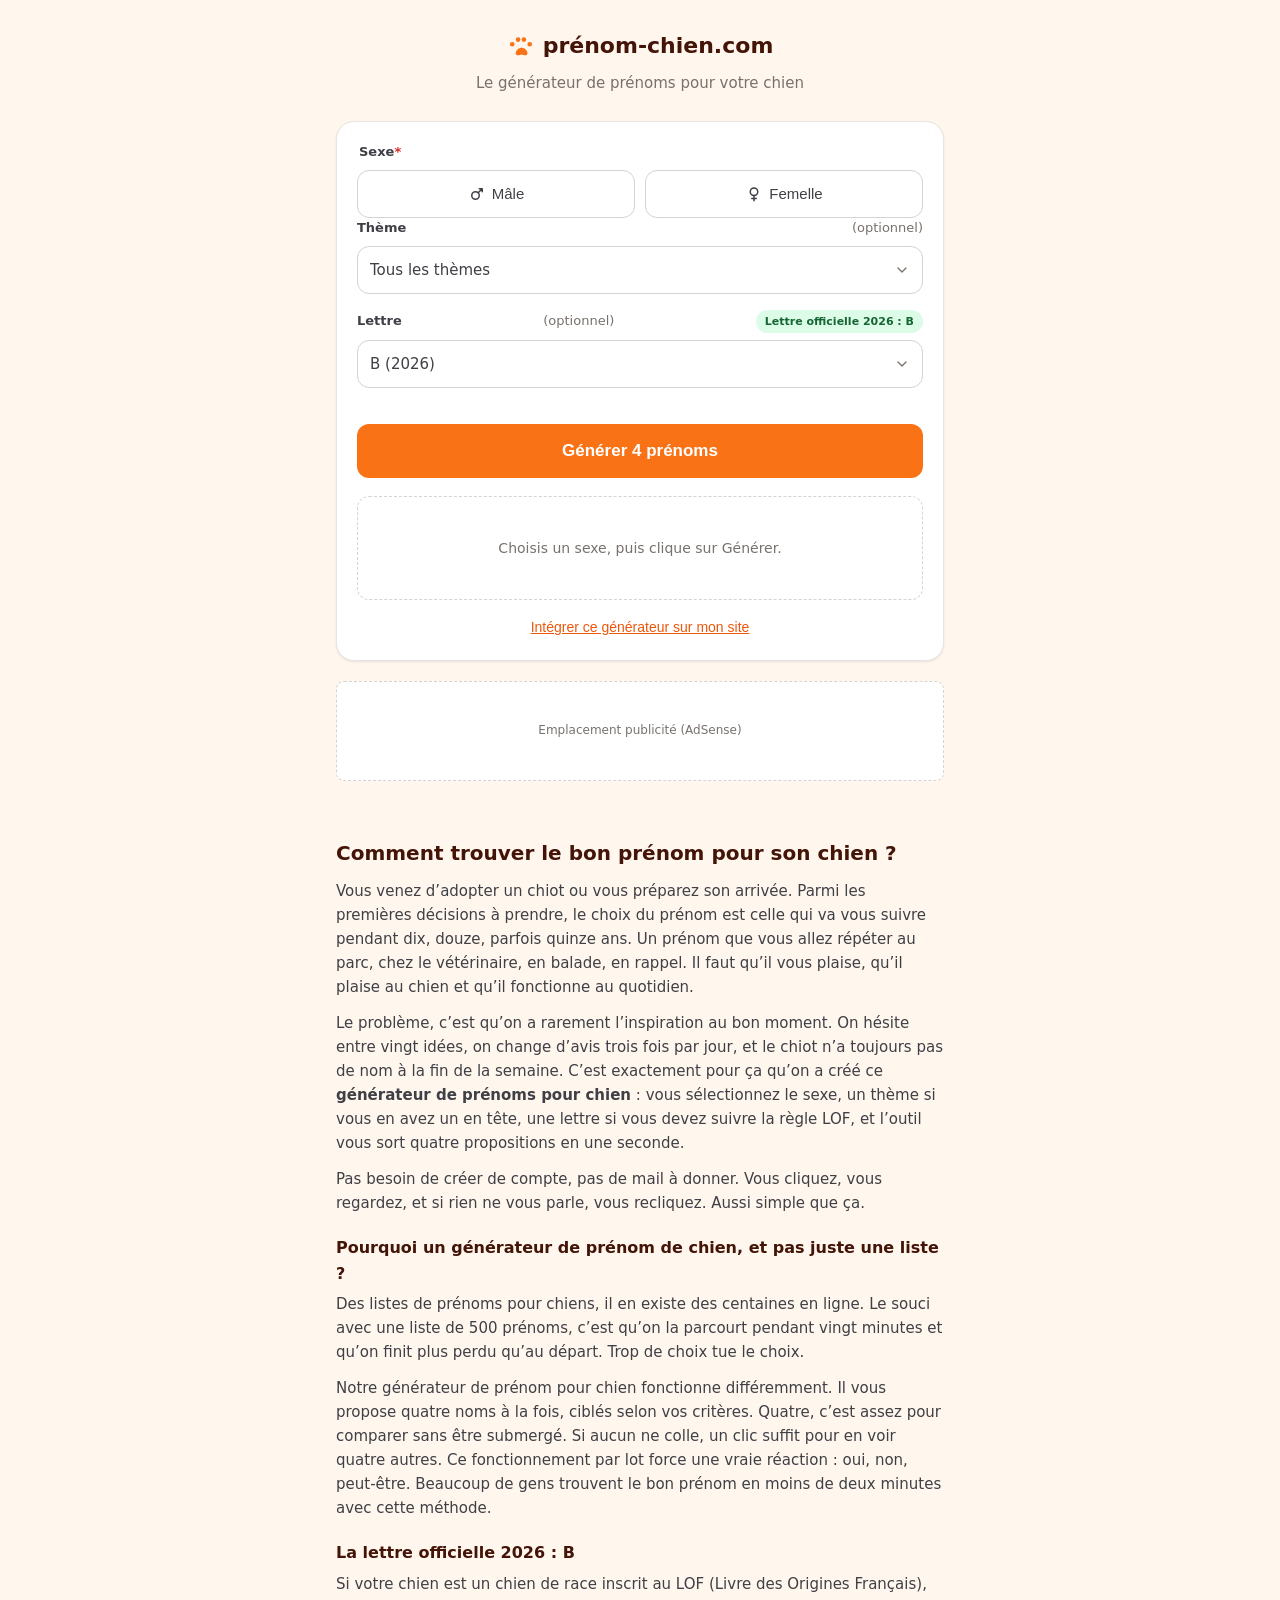
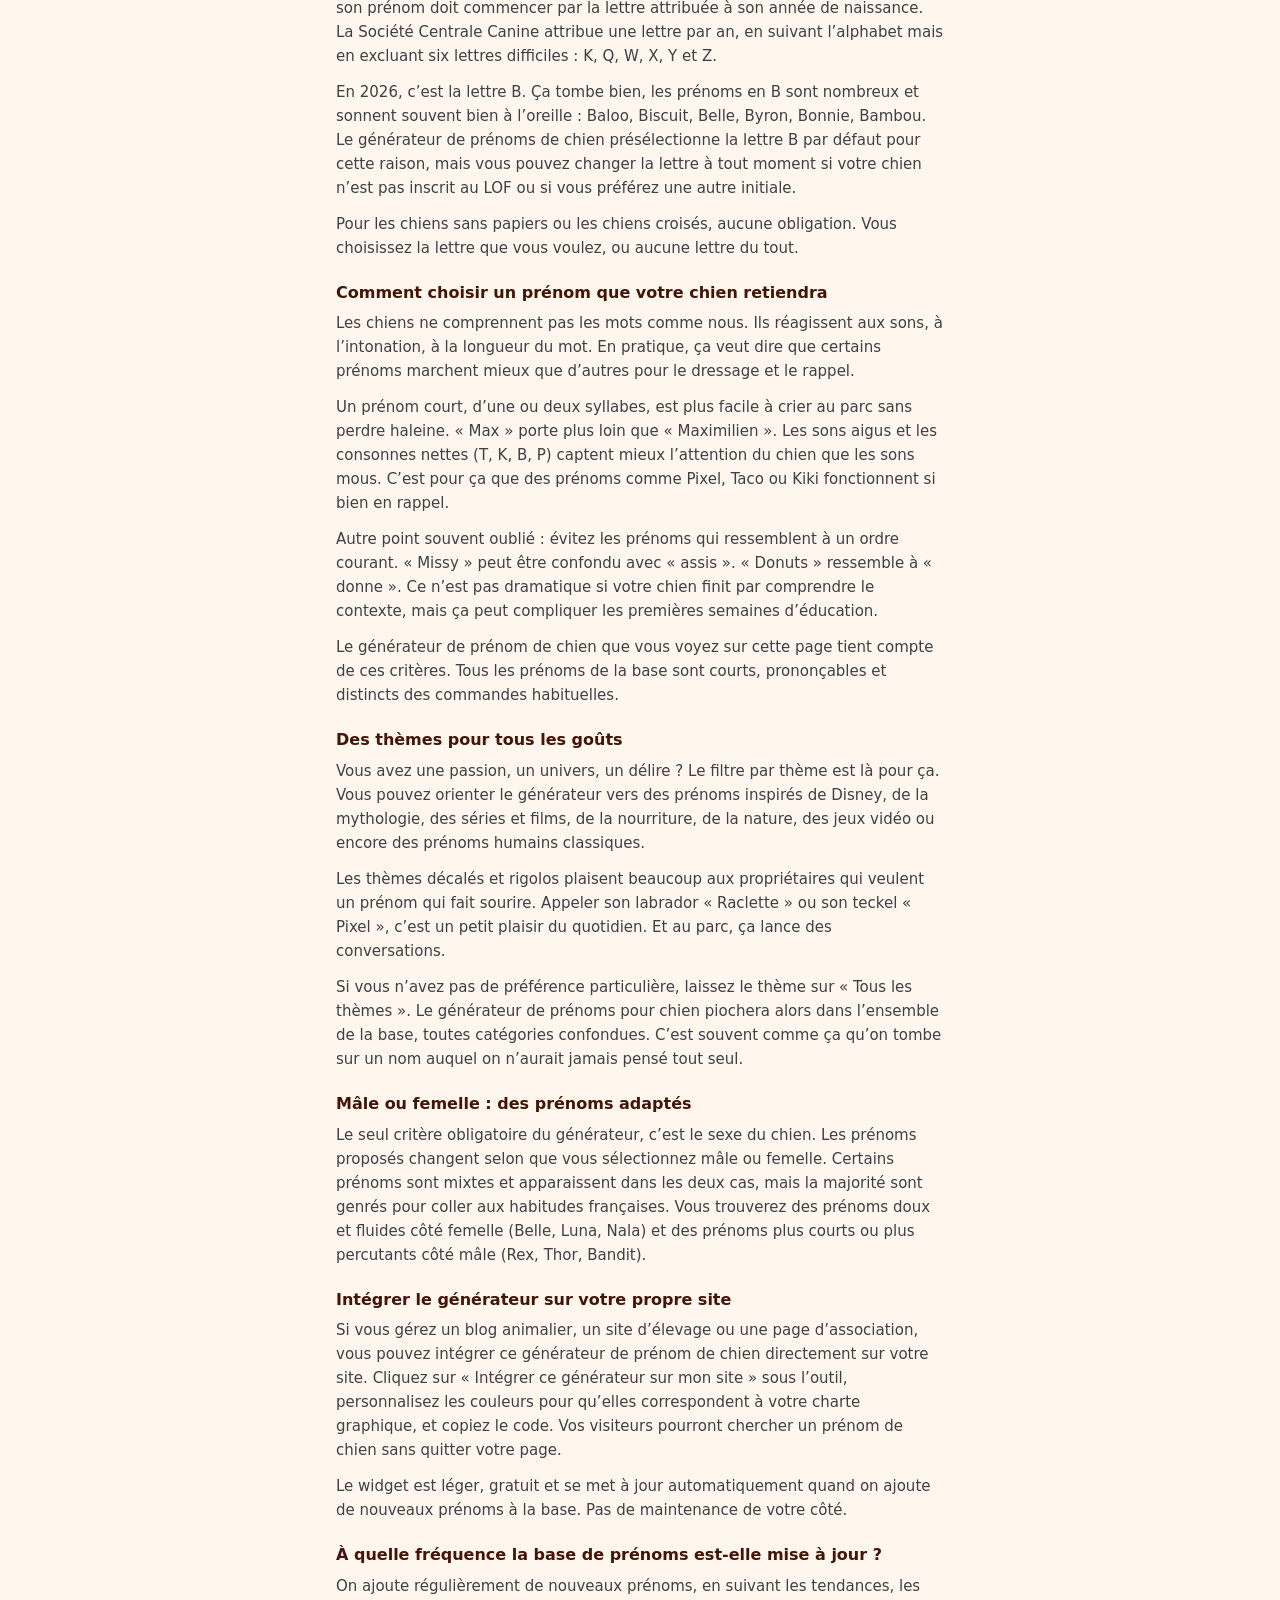
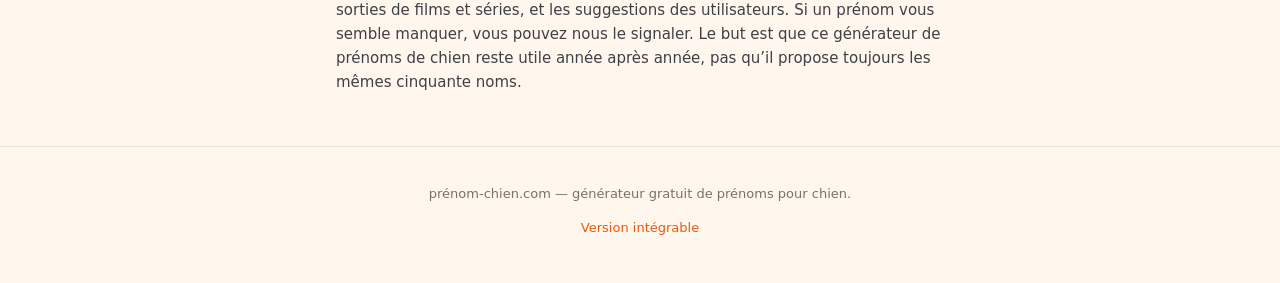
==== index.html @ 54f87a34 "first commit" ====
<!DOCTYPE html>
<html lang="fr">
<head>
  <meta charset="utf-8">
  <meta name="viewport" content="width=device-width, initial-scale=1">
  <title>Générateur de prénoms de chien 2026 — mâle, femelle, par thème | prénom-chien.com</title>
  <meta name="description" content="Trouvez le prénom parfait pour votre chien en un clic : mâle ou femelle, par thème (Disney, célébrités, séries…) et par lettre. Lettre officielle 2026 : B. Gratuit et rapide.">
  <link rel="canonical" href="https://prenom-chien.com/">
  <meta name="theme-color" content="#f97316">

  <!-- Open Graph / partage -->
  <meta property="og:type" content="website">
  <meta property="og:title" content="Générateur de prénoms de chien 2026">
  <meta property="og:description" content="Mâle ou femelle, par thème et par lettre. Lettre officielle 2026 : B.">
  <meta property="og:url" content="https://prenom-chien.com/">
  <meta property="og:locale" content="fr_FR">

  <link rel="icon" href="data:image/svg+xml,%3Csvg xmlns='http://www.w3.org/2000/svg' viewBox='0 0 24 24'%3E%3Ctext y='20' font-size='20'%3E%F0%9F%90%BE%3C/text%3E%3C/svg%3E">
  <link rel="stylesheet" href="assets/css/style.css">

  <!-- ================= Google AdSense =================
       Quand ton compte AdSense sera validé, décommente ce bloc et
       remplace ca-pub-XXXXXXXXXXXXXXXX par ton ID éditeur :
  <script async src="https://pagead2.googlesyndication.com/pagead/js/adsbygoogle.js?client=ca-pub-XXXXXXXXXXXXXXXX" crossorigin="anonymous"></script>
       =================================================== -->

  <!-- Données structurées (SEO) -->
  <script type="application/ld+json">
  {
    "@context": "https://schema.org",
    "@type": "WebApplication",
    "name": "Générateur de prénoms de chien",
    "url": "https://prenom-chien.com/",
    "applicationCategory": "UtilitiesApplication",
    "operatingSystem": "Web",
    "inLanguage": "fr-FR",
    "offers": { "@type": "Offer", "price": "0", "priceCurrency": "EUR" }
  }
  </script>
</head>
<body>

  <header class="site-header">
    <a class="logo" href="/">
      <svg viewBox="0 0 24 24" fill="#f97316" aria-hidden="true"><path d="M4.5 12.5a2 2 0 1 0 0-4 2 2 0 0 0 0 4Zm5-4a2 2 0 1 0 0-4 2 2 0 0 0 0 4Zm5 0a2 2 0 1 0 0-4 2 2 0 0 0 0 4Zm5 4a2 2 0 1 0 0-4 2 2 0 0 0 0 4Zm-7 1c-2.5 0-4.5 2-5 4-.4 1.6.8 2.5 2 2.5.9 0 1.8-.5 3-.5s2.1.5 3 .5c1.2 0 2.4-.9 2-2.5-.5-2-2.5-4-5-4Z"/></svg>
      prénom-chien.com
    </a>
    <p class="tagline">Le générateur de prénoms pour votre chien</p>
  </header>

  <main class="wrap">

    <!-- ============================ Générateur ============================ -->
    <section class="generator" aria-label="Générateur de prénoms">

      <fieldset class="field">
        <legend class="label">Sexe <span class="req" aria-hidden="true">*</span></legend>
        <div class="sex-group">
          <button type="button" id="sex-male" class="sex-btn" aria-pressed="false">
            <svg viewBox="0 0 24 24" fill="none" stroke="currentColor" stroke-width="2" stroke-linecap="round" stroke-linejoin="round" aria-hidden="true"><circle cx="10" cy="14" r="5"/><path d="M19 5l-5.4 5.4M19 5h-4M19 5v4"/></svg>
            Mâle
          </button>
          <button type="button" id="sex-female" class="sex-btn" aria-pressed="false">
            <svg viewBox="0 0 24 24" fill="none" stroke="currentColor" stroke-width="2" stroke-linecap="round" stroke-linejoin="round" aria-hidden="true"><circle cx="12" cy="9" r="5"/><path d="M12 14v7M9 18h6"/></svg>
            Femelle
          </button>
        </div>
      </fieldset>

      <div class="field">
        <label class="label" for="theme">Thème <span class="opt">(optionnel)</span></label>
        <select id="theme">
          <option value="">Tous les thèmes</option>
        </select>
      </div>

      <div class="field">
        <label class="label" for="letter">
          Lettre <span class="opt">(optionnel)</span>
          <span class="badge">Lettre officielle 2026 : B</span>
        </label>
        <select id="letter">
          <option value="">Toutes les lettres</option>
        </select>
      </div>

      <button type="button" id="generate" class="btn-primary">Générer 4 prénoms</button>

      <output id="result" class="result" aria-live="polite">
        <p class="hint">Choisis un sexe, puis clique sur Générer.</p>
      </output>

      <div id="actions" class="actions">
        <button type="button" id="again" class="btn-again">
          <svg viewBox="0 0 24 24" fill="none" stroke="currentColor" stroke-width="2" stroke-linecap="round" stroke-linejoin="round" aria-hidden="true"><path d="M21 12a9 9 0 1 1-2.6-6.4M21 3v6h-6"/></svg>
          4 autres prénoms
        </button>
      </div>

      <div class="embed-tools">
        <button type="button" id="embed-toggle" class="link-btn">Intégrer ce générateur sur mon site</button>
        <div id="embed-box" class="embed-box">
          <fieldset class="embed-colors">
            <legend class="embed-label">Personnalisez les couleurs</legend>
            <label class="color-field">
              <span>Couleur principale</span>
              <input type="color" id="embed-primary" value="#f97316">
            </label>
            <label class="color-field">
              <span>Fond</span>
              <input type="color" id="embed-bg" value="#ffffff">
            </label>
            <label class="color-field">
              <span>Texte</span>
              <input type="color" id="embed-text" value="#3f3f46">
            </label>
          </fieldset>
          <button type="button" id="embed-reset" class="link-btn">Réinitialiser les couleurs</button>
          <figure id="embed-preview-wrap" class="embed-preview-wrap">
            <iframe id="embed-preview" class="embed-preview" title="Aperçu du widget"></iframe>
          </figure>
          <textarea id="embed-code" readonly aria-label="Code d’intégration"></textarea>
        </div>
      </div>

    </section>

    <!-- ============================ Publicité ============================ -->
    <aside class="ad-slot" aria-hidden="true">
      Emplacement publicité (AdSense)
      <!-- Bloc d'annonce AdSense — à activer après validation du compte :
      <ins class="adsbygoogle" style="display:block"
           data-ad-client="ca-pub-XXXXXXXXXXXXXXXX"
           data-ad-slot="XXXXXXXXXX"
           data-ad-format="auto" data-full-width-responsive="true"></ins>
      <script>(adsbygoogle = window.adsbygoogle || []).push({});</script>
      -->
    </aside>

    <!-- ====================== Contenu (SEO + AdSense) ==================== -->
    <article class="content">
      <h2>Comment trouver le bon prénom pour son chien ?</h2>
      <p>Vous venez d’adopter un chiot ou vous préparez son arrivée. Parmi les premières décisions à prendre, le choix du prénom est celle qui va vous suivre pendant dix, douze, parfois quinze ans. Un prénom que vous allez répéter au parc, chez le vétérinaire, en balade, en rappel. Il faut qu’il vous plaise, qu’il plaise au chien et qu’il fonctionne au quotidien.</p>

      <p>Le problème, c’est qu’on a rarement l’inspiration au bon moment. On hésite entre vingt idées, on change d’avis trois fois par jour, et le chiot n’a toujours pas de nom à la fin de la semaine. C’est exactement pour ça qu’on a créé ce <strong>générateur de prénoms pour chien</strong> : vous sélectionnez le sexe, un thème si vous en avez un en tête, une lettre si vous devez suivre la règle LOF, et l’outil vous sort quatre propositions en une seconde.</p>

      <p>Pas besoin de créer de compte, pas de mail à donner. Vous cliquez, vous regardez, et si rien ne vous parle, vous recliquez. Aussi simple que ça.</p>

      <h3>Pourquoi un générateur de prénom de chien, et pas juste une liste ?</h3>
      <p>Des listes de prénoms pour chiens, il en existe des centaines en ligne. Le souci avec une liste de 500 prénoms, c’est qu’on la parcourt pendant vingt minutes et qu’on finit plus perdu qu’au départ. Trop de choix tue le choix.</p>

      <p>Notre générateur de prénom pour chien fonctionne différemment. Il vous propose quatre noms à la fois, ciblés selon vos critères. Quatre, c’est assez pour comparer sans être submergé. Si aucun ne colle, un clic suffit pour en voir quatre autres. Ce fonctionnement par lot force une vraie réaction : oui, non, peut-être. Beaucoup de gens trouvent le bon prénom en moins de deux minutes avec cette méthode.</p>

      <h3>La lettre officielle 2026 : B</h3>
      <p>Si votre chien est un chien de race inscrit au LOF (Livre des Origines Français), son prénom doit commencer par la lettre attribuée à son année de naissance. La Société Centrale Canine attribue une lettre par an, en suivant l’alphabet mais en excluant six lettres difficiles : K, Q, W, X, Y et Z.</p>

      <p>En 2026, c’est la lettre B. Ça tombe bien, les prénoms en B sont nombreux et sonnent souvent bien à l’oreille : Baloo, Biscuit, Belle, Byron, Bonnie, Bambou. Le générateur de prénoms de chien présélectionne la lettre B par défaut pour cette raison, mais vous pouvez changer la lettre à tout moment si votre chien n’est pas inscrit au LOF ou si vous préférez une autre initiale.</p>

      <p>Pour les chiens sans papiers ou les chiens croisés, aucune obligation. Vous choisissez la lettre que vous voulez, ou aucune lettre du tout.</p>

      <h3>Comment choisir un prénom que votre chien retiendra</h3>
      <p>Les chiens ne comprennent pas les mots comme nous. Ils réagissent aux sons, à l’intonation, à la longueur du mot. En pratique, ça veut dire que certains prénoms marchent mieux que d’autres pour le dressage et le rappel.</p>

      <p>Un prénom court, d’une ou deux syllabes, est plus facile à crier au parc sans perdre haleine. « Max » porte plus loin que « Maximilien ». Les sons aigus et les consonnes nettes (T, K, B, P) captent mieux l’attention du chien que les sons mous. C’est pour ça que des prénoms comme Pixel, Taco ou Kiki fonctionnent si bien en rappel.</p>

      <p>Autre point souvent oublié : évitez les prénoms qui ressemblent à un ordre courant. « Missy » peut être confondu avec « assis ». « Donuts » ressemble à « donne ». Ce n’est pas dramatique si votre chien finit par comprendre le contexte, mais ça peut compliquer les premières semaines d’éducation.</p>

      <p>Le générateur de prénom de chien que vous voyez sur cette page tient compte de ces critères. Tous les prénoms de la base sont courts, prononçables et distincts des commandes habituelles.</p>

      <h3>Des thèmes pour tous les goûts</h3>
      <p>Vous avez une passion, un univers, un délire ? Le filtre par thème est là pour ça. Vous pouvez orienter le générateur vers des prénoms inspirés de Disney, de la mythologie, des séries et films, de la nourriture, de la nature, des jeux vidéo ou encore des prénoms humains classiques.</p>

      <p>Les thèmes décalés et rigolos plaisent beaucoup aux propriétaires qui veulent un prénom qui fait sourire. Appeler son labrador « Raclette » ou son teckel « Pixel », c’est un petit plaisir du quotidien. Et au parc, ça lance des conversations.</p>

      <p>Si vous n’avez pas de préférence particulière, laissez le thème sur « Tous les thèmes ». Le générateur de prénoms pour chien piochera alors dans l’ensemble de la base, toutes catégories confondues. C’est souvent comme ça qu’on tombe sur un nom auquel on n’aurait jamais pensé tout seul.</p>

      <h3>Mâle ou femelle : des prénoms adaptés</h3>
      <p>Le seul critère obligatoire du générateur, c’est le sexe du chien. Les prénoms proposés changent selon que vous sélectionnez mâle ou femelle. Certains prénoms sont mixtes et apparaissent dans les deux cas, mais la majorité sont genrés pour coller aux habitudes françaises. Vous trouverez des prénoms doux et fluides côté femelle (Belle, Luna, Nala) et des prénoms plus courts ou plus percutants côté mâle (Rex, Thor, Bandit).</p>

      <h3>Intégrer le générateur sur votre propre site</h3>
      <p>Si vous gérez un blog animalier, un site d’élevage ou une page d’association, vous pouvez intégrer ce générateur de prénom de chien directement sur votre site. Cliquez sur « Intégrer ce générateur sur mon site » sous l’outil, personnalisez les couleurs pour qu’elles correspondent à votre charte graphique, et copiez le code. Vos visiteurs pourront chercher un prénom de chien sans quitter votre page.</p>

      <p>Le widget est léger, gratuit et se met à jour automatiquement quand on ajoute de nouveaux prénoms à la base. Pas de maintenance de votre côté.</p>

      <h3>À quelle fréquence la base de prénoms est-elle mise à jour ?</h3>
      <p>On ajoute régulièrement de nouveaux prénoms, en suivant les tendances, les sorties de films et séries, et les suggestions des utilisateurs. Si un prénom vous semble manquer, vous pouvez nous le signaler. Le but est que ce générateur de prénoms de chien reste utile année après année, pas qu’il propose toujours les mêmes cinquante noms.</p>
    </article>

  </main>

  <footer class="site-footer">
    <p>prénom-chien.com — générateur gratuit de prénoms pour chien.</p>
    <p><a href="/embed.html">Version intégrable</a></p>
  </footer>

  <script src="assets/js/data.js"></script>
  <script src="assets/js/app.js"></script>
</body>
</html>
---- assets/css/style.css ----
/* ==========================================================================
   prénom-chien.com — feuille de style
   Mobile first, légère, sans dépendance externe.
   ========================================================================== */

:root {
  --orange: #f97316;
  --orange-dark: #ea580c;
  --orange-darker: #c2410c;
  --cream: #fff7ed;
  --cream-2: #ffedd5;
  --ink: #431407;
  --text: #3f3f46;
  --text-muted: #78716c;
  --surface: #ffffff;
  --border: #e7e5e4;
  --border-strong: #d6d3d1;
  --green-bg: #dcfce7;
  --green-text: #166534;
  --danger: #dc2626;
  --radius: 12px;
  --shadow: 0 1px 3px rgba(0, 0, 0, 0.06), 0 1px 2px rgba(0, 0, 0, 0.04);
  --font: system-ui, -apple-system, "Segoe UI", Roboto, Helvetica, Arial, sans-serif;
}

* { box-sizing: border-box; }
fieldset { border: 0; padding: 0; margin: 0; min-inline-size: 0; }

html { -webkit-text-size-adjust: 100%; }

body {
  margin: 0;
  font-family: var(--font);
  color: var(--text);
  background: var(--cream);
  line-height: 1.6;
  -webkit-font-smoothing: antialiased;
}

/* Variante utilisée par la page /embed : fond transparent, sans marges */
body.embed {
  background: transparent;
}

.wrap {
  max-width: 640px;
  margin: 0 auto;
  padding: 0 16px;
}

/* --------------------------------------------------------------- En-tête */
.site-header {
  text-align: center;
  padding: 28px 16px 8px;
}
.logo {
  display: inline-flex;
  align-items: center;
  gap: 8px;
  font-size: 22px;
  font-weight: 700;
  color: var(--ink);
  text-decoration: none;
}
.logo svg { width: 28px; height: 28px; }
.tagline {
  margin: 4px 0 0;
  font-size: 15px;
  color: var(--text-muted);
}

/* ------------------------------------------------------------ Générateur */
.generator {
  background: var(--surface);
  border: 1px solid var(--border);
  border-radius: 18px;
  box-shadow: var(--shadow);
  padding: 20px;
  margin: 18px 0;
}
body.embed .generator {
  margin: 0;
  box-shadow: none;
}

.field { margin-bottom: 16px; }
.field:last-of-type { margin-bottom: 0; }

.label {
  display: flex;
  align-items: center;
  justify-content: space-between;
  font-size: 13px;
  font-weight: 600;
  color: var(--text);
  margin-bottom: 7px;
}
.label .opt { font-weight: 400; color: var(--text-muted); }
.req { color: var(--danger); }

/* Boutons sexe */
.sex-group {
  display: grid;
  grid-template-columns: 1fr 1fr;
  gap: 10px;
}
.sex-btn {
  height: 48px;
  border: 1.5px solid var(--border-strong);
  background: var(--surface);
  border-radius: var(--radius);
  font-size: 15px;
  font-weight: 500;
  color: var(--text);
  cursor: pointer;
  display: flex;
  align-items: center;
  justify-content: center;
  gap: 6px;
  transition: all 0.12s ease;
}
.sex-btn:hover { border-color: var(--orange); }
.sex-btn[aria-pressed="true"] {
  background: var(--cream-2);
  border-color: var(--orange);
  color: var(--orange-darker);
}
.sex-btn svg { width: 18px; height: 18px; }

/* Menus déroulants */
select {
  width: 100%;
  height: 48px;
  padding: 0 12px;
  font-size: 15px;
  font-family: inherit;
  color: var(--text);
  background: var(--surface);
  border: 1.5px solid var(--border-strong);
  border-radius: var(--radius);
  cursor: pointer;
  appearance: none;
  background-image: url("data:image/svg+xml,%3Csvg xmlns='http://www.w3.org/2000/svg' width='16' height='16' viewBox='0 0 24 24' fill='none' stroke='%2378716c' stroke-width='2' stroke-linecap='round' stroke-linejoin='round'%3E%3Cpolyline points='6 9 12 15 18 9'/%3E%3C/svg%3E");
  background-repeat: no-repeat;
  background-position: right 12px center;
}
select:focus { outline: 2px solid var(--orange); outline-offset: 1px; border-color: var(--orange); }

.badge {
  font-size: 11px;
  font-weight: 600;
  background: var(--green-bg);
  color: var(--green-text);
  padding: 3px 9px;
  border-radius: 20px;
}

/* Bouton principal */
.btn-primary {
  width: 100%;
  height: 54px;
  margin-top: 20px;
  border: none;
  border-radius: var(--radius);
  background: var(--orange);
  color: #fff;
  font-size: 17px;
  font-weight: 600;
  cursor: pointer;
  transition: background 0.12s ease, transform 0.06s ease;
}
.btn-primary:hover { background: var(--orange-dark); }
.btn-primary:active { transform: scale(0.99); }

/* Zone résultat */
.result {
  margin-top: 18px;
  min-height: 104px;
  border: 1.5px dashed var(--border-strong);
  border-radius: var(--radius);
  display: flex;
  flex-direction: column;
  align-items: center;
  justify-content: center;
  text-align: center;
  padding: 16px;
}
.result.filled { border-style: solid; border-color: var(--cream-2); background: var(--cream); }
.result .hint { font-size: 14px; color: var(--text-muted); }
.result .err { font-size: 14px; color: var(--danger); font-weight: 500; }
.result .sex-tag {
  font-size: 11px;
  text-transform: uppercase;
  letter-spacing: 0.08em;
  color: var(--orange-darker);
  font-weight: 600;
}
.result .name {
  font-size: 40px;
  font-weight: 700;
  color: var(--ink);
  line-height: 1.15;
  margin-top: 2px;
  word-break: break-word;
}

/* Grille des 4 prénoms proposés */
.names {
  display: grid;
  grid-template-columns: 1fr 1fr;
  gap: 8px;
  width: 100%;
  margin-top: 6px;
  list-style: none;
  padding: 0;
}
.name-item {
  display: flex;
  align-items: center;
  justify-content: center;
  gap: 6px;
  min-width: 0;
  padding: 12px 8px;
  border: 1.5px solid var(--cream-2);
  background: var(--surface);
  border-radius: var(--radius);
  font-size: 19px;
  font-weight: 700;
  line-height: 1.15;
  color: var(--ink);
  cursor: pointer;
  transition: border-color 0.12s ease, background 0.12s ease;
}
.name-item span {
  min-width: 0;
  white-space: normal;
  overflow-wrap: anywhere;
  hyphens: auto;
}
.name-item:hover { border-color: var(--orange); background: #fff; }
.name-item .copy-ico { width: 15px; height: 15px; color: var(--text-muted); flex: none; }
.name-item:hover .copy-ico { color: var(--orange); }
.copy-hint { margin: 12px 0 0; font-size: 12px; color: var(--text-muted); }

/* Actions secondaires : Copier (gauche) / Un autre (droite, principal) */
.actions {
  display: none;
  gap: 10px;
  margin-top: 12px;
}
.actions.show { display: flex; }
.btn-secondary {
  flex: 1;
  height: 46px;
  border: 1.5px solid var(--border-strong);
  background: var(--surface);
  border-radius: var(--radius);
  font-size: 14px;
  font-weight: 500;
  color: var(--text);
  cursor: pointer;
  display: flex;
  align-items: center;
  justify-content: center;
  gap: 6px;
}
.btn-secondary:hover { border-color: var(--orange); }
.btn-secondary svg { width: 16px; height: 16px; }

/* « Un autre » : bouton d'action mis en avant, à droite */
.btn-again {
  flex: 1.6;
  height: 46px;
  border: none;
  border-radius: var(--radius);
  background: var(--cream-2);
  color: var(--orange-darker);
  font-size: 15px;
  font-weight: 600;
  cursor: pointer;
  display: flex;
  align-items: center;
  justify-content: center;
  gap: 7px;
}
.btn-again:hover { background: var(--orange); color: #fff; }
.btn-again svg { width: 18px; height: 18px; }

/* --------------------------------------------------------- Emplacements pub */
.ad-slot {
  margin: 20px 0;
  min-height: 100px;
  border: 1px dashed var(--border-strong);
  border-radius: 8px;
  display: flex;
  align-items: center;
  justify-content: center;
  font-size: 12px;
  color: var(--text-muted);
  background: var(--surface);
}

/* -------------------------------------------------------------- Intégrer */
.embed-tools { margin-top: 14px; text-align: center; }
.link-btn {
  background: none;
  border: none;
  color: var(--orange-dark);
  font-size: 14px;
  font-weight: 500;
  cursor: pointer;
  text-decoration: underline;
  padding: 4px;
}
.embed-box {
  display: none;
  margin-top: 12px;
  text-align: left;
}
.embed-box.show { display: block; }
.embed-box textarea {
  width: 100%;
  height: 84px;
  font-family: ui-monospace, "SF Mono", Menlo, Consolas, monospace;
  font-size: 12px;
  padding: 10px;
  border: 1.5px solid var(--border-strong);
  border-radius: 8px;
  resize: vertical;
  color: var(--text);
  background: var(--surface);
}

/* ---------------------------------------------------------------- Contenu */
.content { padding: 8px 0 40px; }
.content h2 { font-size: 20px; color: var(--ink); margin: 28px 0 10px; }
.content h3 { font-size: 16px; color: var(--ink); margin: 20px 0 6px; }
.content p { margin: 0 0 12px; font-size: 15px; }
.content ul { padding-left: 20px; }
.content li { margin-bottom: 6px; font-size: 15px; }

/* ------------------------------------------------------------- Pied de page */
.site-footer {
  text-align: center;
  padding: 24px 16px 32px;
  font-size: 13px;
  color: var(--text-muted);
  border-top: 1px solid var(--border);
}
.site-footer a { color: var(--orange-dark); text-decoration: none; }

/* Lien retour discret dans la version embed */
/* ------------------------------------------------- Embed customizer */
.embed-label {
  font-size: 13px;
  font-weight: 600;
  color: var(--text);
  margin: 0 0 8px;
}
.embed-colors {
  display: grid;
  grid-template-columns: 1fr 1fr;
  gap: 10px;
  margin-bottom: 10px;
}
.embed-colors > legend { grid-column: 1 / -1; }
.color-field {
  display: flex;
  align-items: center;
  gap: 8px;
  font-size: 13px;
  color: var(--text);
}
.color-field span {
  flex: 1;
  min-width: 0;
}
.color-field input[type="color"] {
  width: 36px;
  height: 32px;
  border: 1.5px solid var(--border-strong);
  border-radius: 6px;
  padding: 2px;
  cursor: pointer;
  background: var(--surface);
}
.embed-preview-wrap {
  margin: 12px 0;
  border: 1px solid var(--border);
  border-radius: 10px;
  overflow: hidden;
  background: #f4f4f5;
}
.embed-preview {
  width: 100%;
  height: 540px;
  border: 0;
  display: block;
}

.embed-credit {
  text-align: center;
  padding: 10px 0 2px;
  font-size: 12px;
}
.embed-credit a { color: var(--orange-dark); text-decoration: none; font-weight: 500; }

/* Petit toast « copié » */
.toast {
  position: fixed;
  left: 50%;
  bottom: 24px;
  transform: translateX(-50%);
  background: var(--ink);
  color: #fff;
  padding: 10px 18px;
  border-radius: 24px;
  font-size: 14px;
  opacity: 0;
  pointer-events: none;
  transition: opacity 0.2s ease;
  z-index: 50;
}
.toast.show { opacity: 1; }
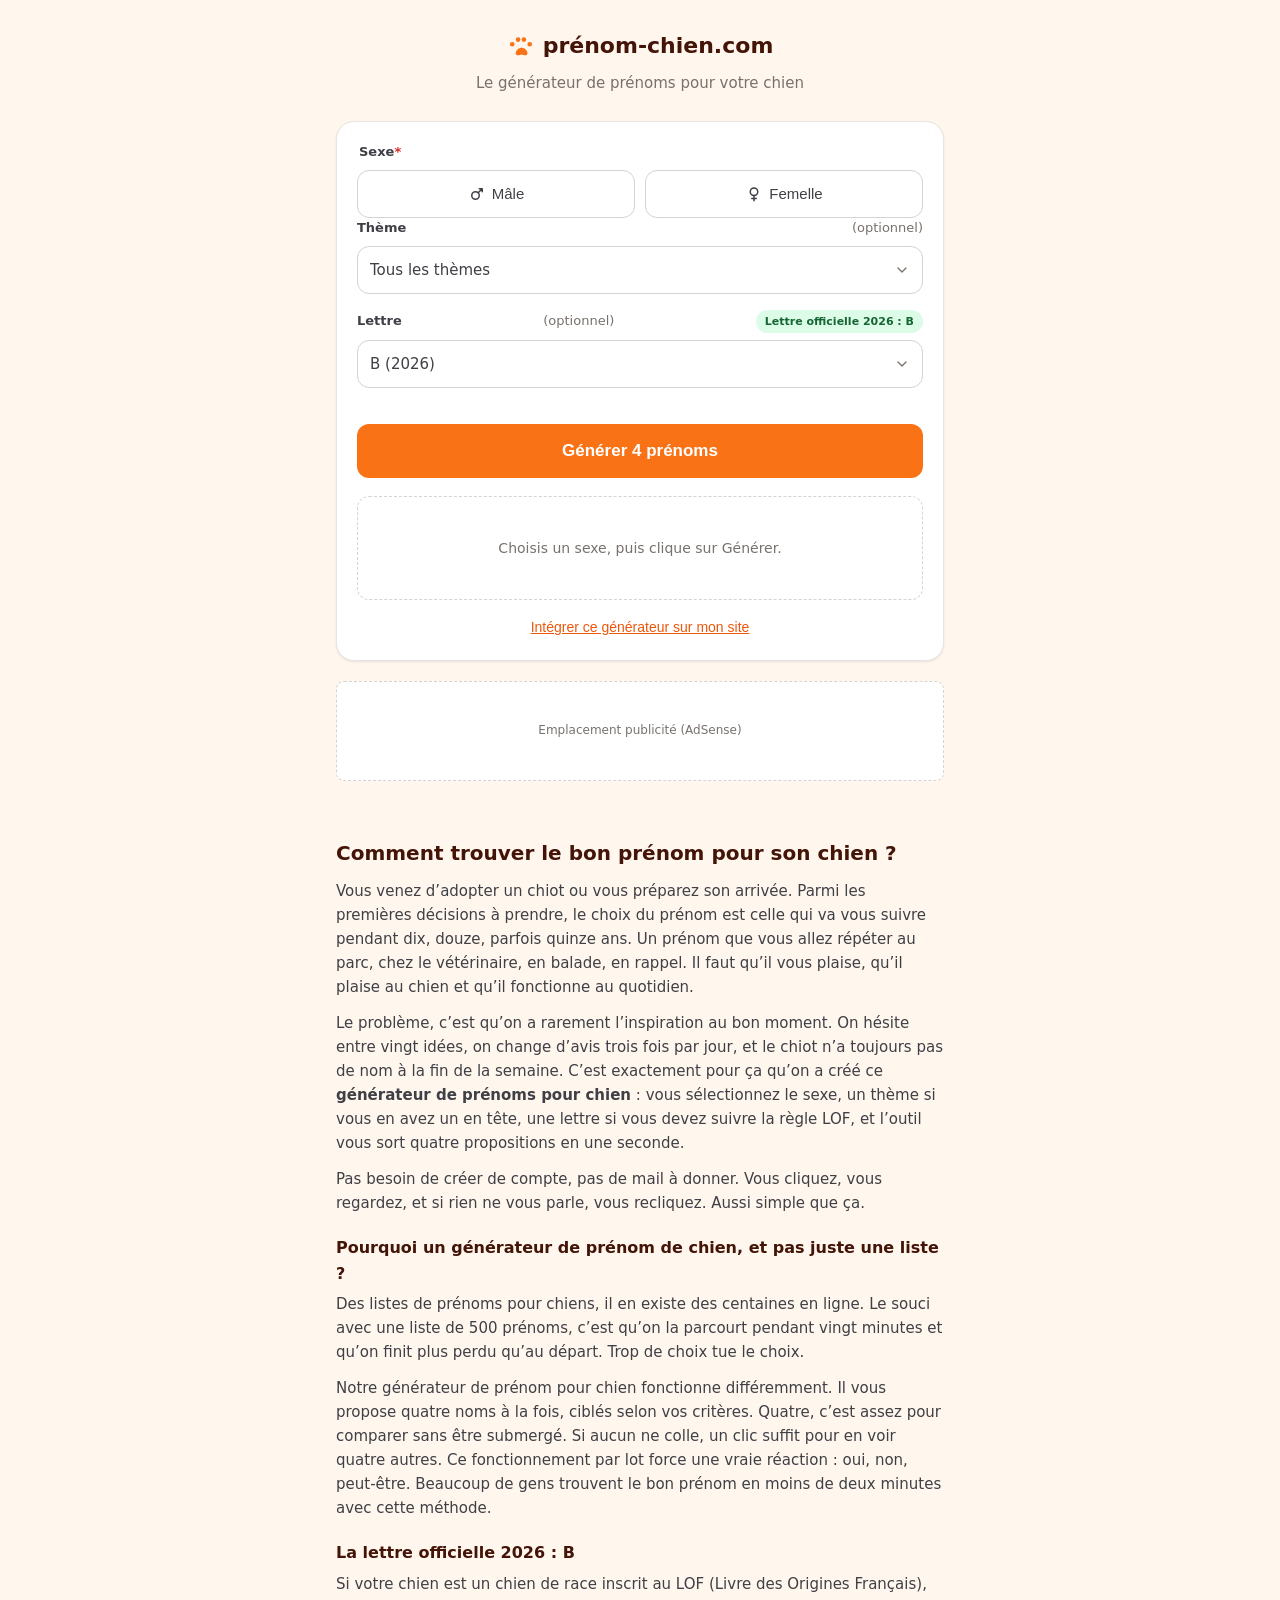
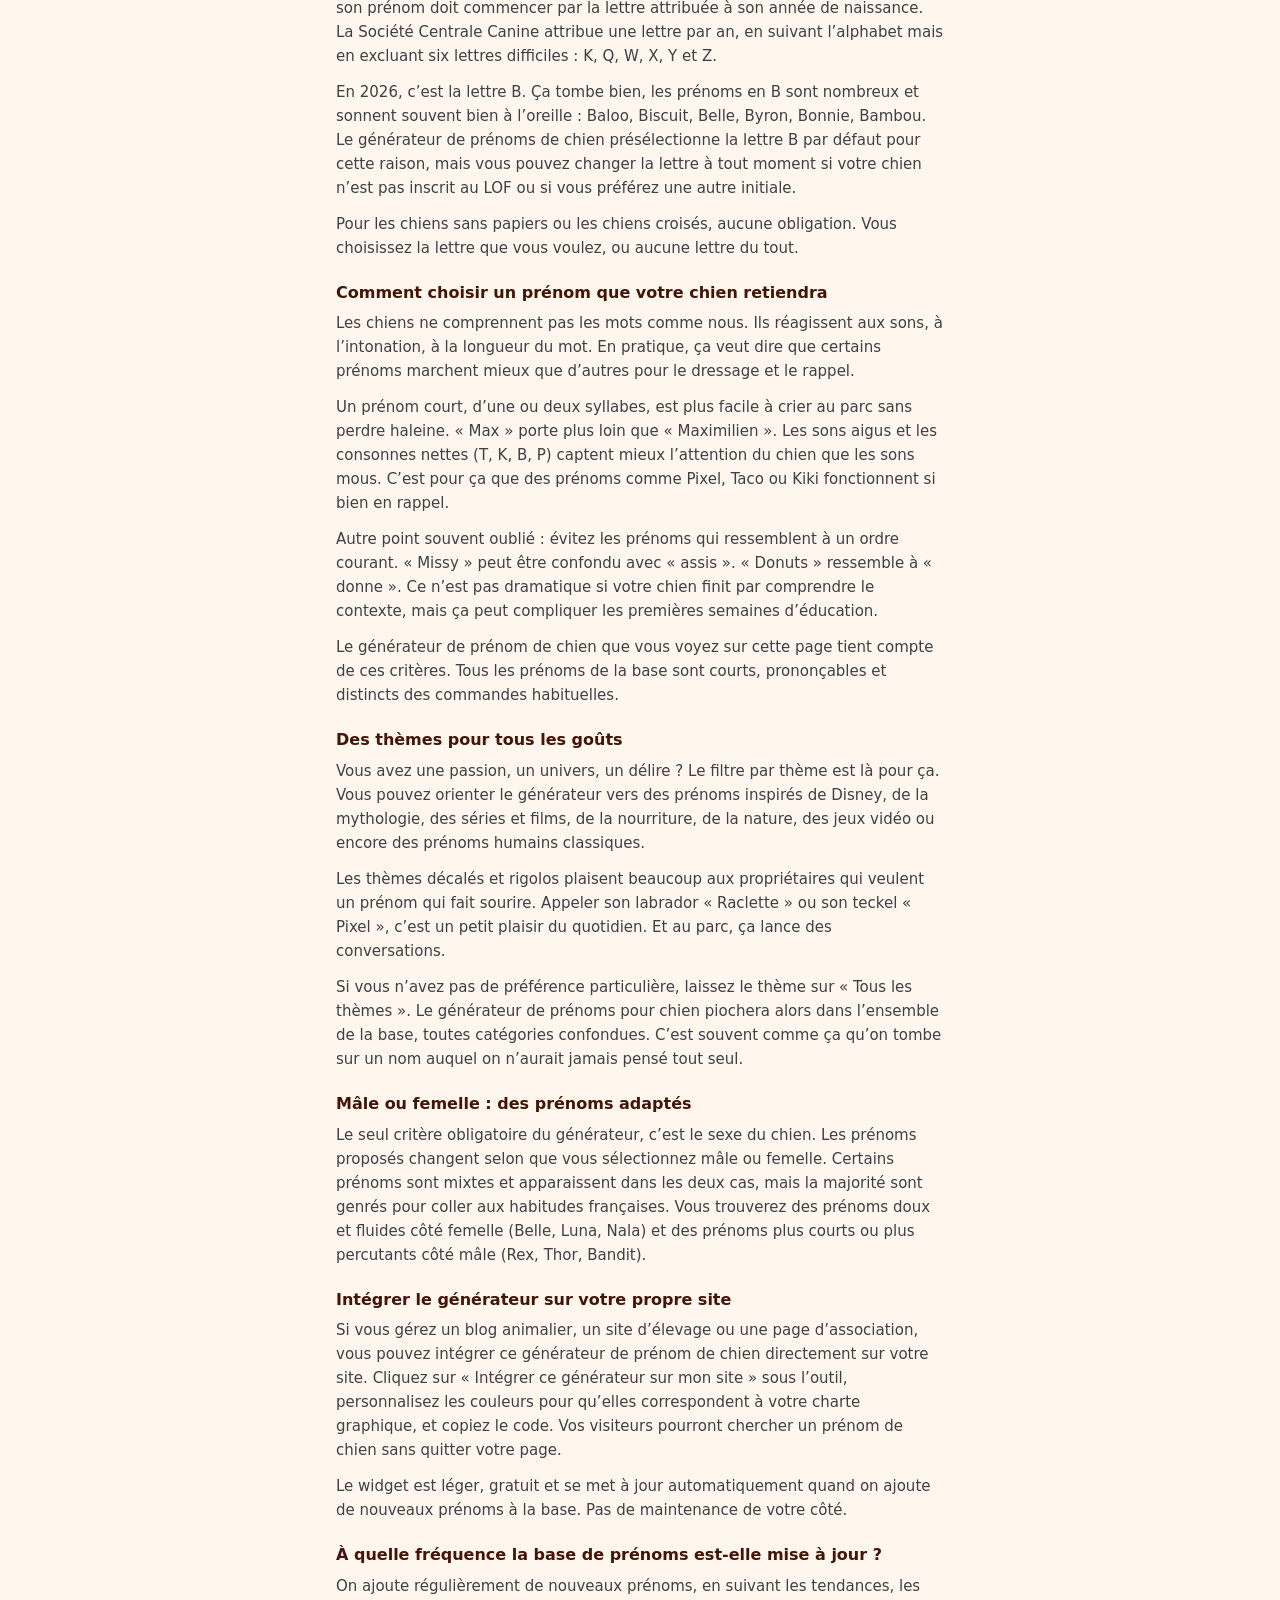
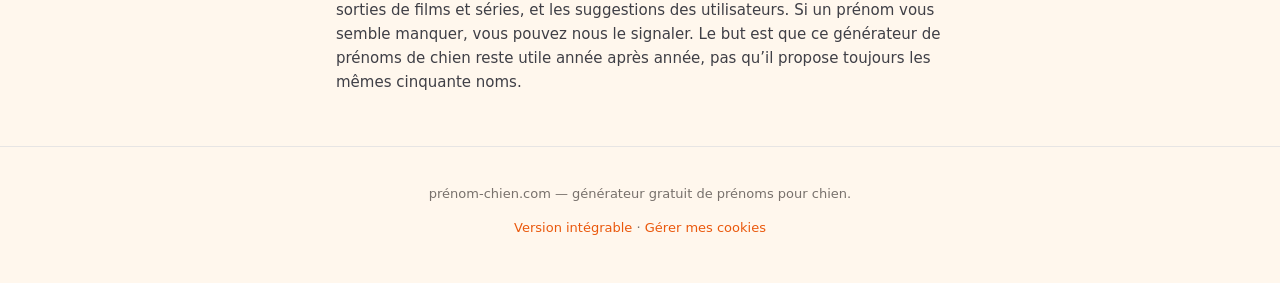
==== commit 32ac8b99: "Ajout adsense + GA4 + cookies banner" ====
--- a/index.html
+++ b/index.html
@@ -17,6 +17,50 @@
 
   <link rel="icon" href="data:image/svg+xml,%3Csvg xmlns='http://www.w3.org/2000/svg' viewBox='0 0 24 24'%3E%3Ctext y='20' font-size='20'%3E%F0%9F%90%BE%3C/text%3E%3C/svg%3E">
   <link rel="stylesheet" href="assets/css/style.css">
+
+  <!-- Google AdSense -->
+  <script async src="https://pagead2.googlesyndication.com/pagead/js/adsbygoogle.js?client=ca-pub-3139528902031304"
+     crossorigin="anonymous"></script>
+
+  <!-- Consent Mode v2 — defaults AVANT chargement GA -->
+  <script>
+    window.dataLayer = window.dataLayer || [];
+    function gtag(){dataLayer.push(arguments);}
+    window.gtag = gtag;
+
+    gtag('consent', 'default', {
+      ad_storage: 'denied',
+      ad_user_data: 'denied',
+      ad_personalization: 'denied',
+      analytics_storage: 'denied',
+      functionality_storage: 'denied',
+      personalization_storage: 'denied',
+      security_storage: 'granted',
+      wait_for_update: 500
+    });
+
+    try {
+      var m = document.cookie.match(/(?:^|;\s*)pc_consent=([^;]+)/);
+      if (m) {
+        var c = JSON.parse(decodeURIComponent(m[1]));
+        if (c && c.version === 1) {
+          var g = c.analytics ? 'granted' : 'denied';
+          gtag('consent', 'update', {
+            analytics_storage: g,
+            functionality_storage: g,
+            personalization_storage: g
+          });
+        }
+      }
+    } catch (e) {}
+  </script>
+
+  <!-- Google Analytics (gtag.js) -->
+  <script async src="https://www.googletagmanager.com/gtag/js?id=G-0EL935R9VT"></script>
+  <script>
+    gtag('js', new Date());
+    gtag('config', 'G-0EL935R9VT');
+  </script>
 
   <!-- ================= Google AdSense =================
        Quand ton compte AdSense sera validé, décommente ce bloc et
@@ -190,8 +234,233 @@
 
   <footer class="site-footer">
     <p>prénom-chien.com — générateur gratuit de prénoms pour chien.</p>
-    <p><a href="/embed.html">Version intégrable</a></p>
+    <p><a href="/embed.html">Version intégrable</a> · <a href="#" data-pc-consent-open>Gérer mes cookies</a></p>
   </footer>
+
+  <!-- Bannière de consentement cookies -->
+  <div id="pc-consent-root" class="pc-consent-root" hidden aria-hidden="true">
+    <div class="pc-consent-overlay"></div>
+    <div class="pc-consent-modal" role="dialog" aria-modal="true" aria-labelledby="pc-consent-title" aria-describedby="pc-consent-desc" tabindex="-1">
+      <section class="pc-consent-view" data-view="main">
+        <h2 id="pc-consent-title" class="pc-consent-title">Vos cookies, votre choix</h2>
+        <p id="pc-consent-desc" class="pc-consent-desc">
+          Pour faire vivre ce site, on utilise quelques cookies. Les cookies
+          nécessaires sont indispensables au bon fonctionnement de la page.
+          Les cookies de mesure d'audience (Google Analytics) nous aident à
+          comprendre comment vous utilisez le site afin d'améliorer votre
+          expérience. Vous gardez la main à tout moment.
+        </p>
+        <div class="pc-consent-actions">
+          <button type="button" class="pc-btn pc-btn-primary" data-action="accept-all">Tout accepter</button>
+          <button type="button" class="pc-btn pc-btn-outline" data-action="customize">Personnaliser</button>
+        </div>
+        <button type="button" class="pc-consent-reject" data-action="reject-all">Tout refuser</button>
+      </section>
+
+      <section class="pc-consent-view" data-view="prefs" hidden>
+        <h2 class="pc-consent-title">Vos préférences cookies</h2>
+        <p class="pc-consent-desc">Activez uniquement ce avec quoi vous êtes à l'aise.</p>
+        <ul class="pc-consent-cats">
+          <li class="pc-consent-cat">
+            <div class="pc-consent-cat-head">
+              <span class="pc-consent-cat-name">Cookies nécessaires</span>
+              <span class="pc-consent-toggle pc-consent-toggle--locked" aria-hidden="true">
+                <span class="pc-consent-toggle-knob"></span>
+              </span>
+              <span class="pc-consent-cat-state">Toujours actifs</span>
+            </div>
+            <p class="pc-consent-cat-desc">Indispensables au fonctionnement du site (préférences techniques, mémorisation de votre choix de cookies). Ils ne peuvent pas être désactivés.</p>
+          </li>
+          <li class="pc-consent-cat">
+            <div class="pc-consent-cat-head">
+              <label class="pc-consent-cat-name" for="pc-toggle-analytics">Mesure d'audience</label>
+              <button type="button" id="pc-toggle-analytics" class="pc-consent-toggle" role="switch" aria-checked="false" data-toggle="analytics">
+                <span class="pc-consent-toggle-knob"></span>
+                <span class="pc-sr-only">Activer la mesure d'audience</span>
+              </button>
+            </div>
+            <p class="pc-consent-cat-desc">Google Analytics : statistiques anonymisées de fréquentation pour comprendre l'usage du site et l'améliorer.</p>
+          </li>
+        </ul>
+        <div class="pc-consent-actions pc-consent-actions--prefs">
+          <button type="button" class="pc-btn pc-btn-outline" data-action="save">Enregistrer mes choix</button>
+          <button type="button" class="pc-btn pc-btn-primary" data-action="accept-all">Tout accepter</button>
+        </div>
+      </section>
+    </div>
+  </div>
+
+  <script>
+  (function () {
+    var CONSENT_VERSION = 1;
+    var COOKIE_NAME = 'pc_consent';
+    var COOKIE_MAX_AGE = 60 * 60 * 24 * 400;
+
+    function isSecure() { return location.protocol === 'https:'; }
+
+    function readConsent() {
+      var m = document.cookie.match(/(?:^|;\s*)pc_consent=([^;]+)/);
+      if (!m) return null;
+      try {
+        var c = JSON.parse(decodeURIComponent(m[1]));
+        if (!c || c.version !== CONSENT_VERSION) return null;
+        return c;
+      } catch (e) { return null; }
+    }
+
+    function writeConsent(choices) {
+      var payload = { analytics: !!choices.analytics, timestamp: new Date().toISOString(), version: CONSENT_VERSION };
+      var value = encodeURIComponent(JSON.stringify(payload));
+      var parts = [COOKIE_NAME + '=' + value, 'Max-Age=' + COOKIE_MAX_AGE, 'Path=/', 'SameSite=Lax'];
+      if (isSecure()) parts.push('Secure');
+      document.cookie = parts.join('; ');
+      return payload;
+    }
+
+    function deleteAnalyticsCookies() {
+      var hostname = location.hostname;
+      var domains = ['', hostname, '.' + hostname];
+      var hparts = hostname.split('.');
+      if (hparts.length > 2) {
+        var root = hparts.slice(-2).join('.');
+        domains.push(root, '.' + root);
+      }
+      var all = document.cookie ? document.cookie.split(';') : [];
+      for (var i = 0; i < all.length; i++) {
+        var name = all[i].split('=')[0].trim();
+        if (!name) continue;
+        if (name === '_ga' || /^_ga_/.test(name) || name === '_gid' || /^_gat/.test(name)) {
+          for (var j = 0; j < domains.length; j++) {
+            var d = domains[j];
+            var base = name + '=; Expires=Thu, 01 Jan 1970 00:00:00 GMT; Path=/';
+            document.cookie = d ? base + '; Domain=' + d : base;
+          }
+        }
+      }
+    }
+
+    function gtagUpdate(analyticsGranted) {
+      if (typeof window.gtag === 'function') {
+        var g = analyticsGranted ? 'granted' : 'denied';
+        window.gtag('consent', 'update', { analytics_storage: g, functionality_storage: g, personalization_storage: g });
+      }
+    }
+
+    var root = document.getElementById('pc-consent-root');
+    if (!root) return;
+    var modal = root.querySelector('.pc-consent-modal');
+    var viewMain = root.querySelector('[data-view="main"]');
+    var viewPrefs = root.querySelector('[data-view="prefs"]');
+    var toggleAnalytics = root.querySelector('[data-toggle="analytics"]');
+    var lastFocus = null;
+
+    function setView(name) {
+      if (name === 'prefs') { viewMain.hidden = true; viewPrefs.hidden = false; }
+      else { viewMain.hidden = false; viewPrefs.hidden = true; }
+    }
+
+    function syncToggleFromStored() {
+      var c = readConsent();
+      var analytics = c ? !!c.analytics : false;
+      toggleAnalytics.setAttribute('aria-checked', analytics ? 'true' : 'false');
+    }
+
+    function openModal(opts) {
+      opts = opts || {};
+      lastFocus = document.activeElement;
+      syncToggleFromStored();
+      setView(opts.view === 'prefs' ? 'prefs' : 'main');
+      root.hidden = false;
+      root.setAttribute('aria-hidden', 'false');
+      document.documentElement.style.overflow = 'hidden';
+      setTimeout(function () {
+        var firstBtn = (opts.view === 'prefs' ? viewPrefs : viewMain).querySelector('.pc-btn, .pc-consent-toggle');
+        if (firstBtn) firstBtn.focus();
+        else modal.focus();
+      }, 0);
+    }
+
+    function closeModal() {
+      root.hidden = true;
+      root.setAttribute('aria-hidden', 'true');
+      document.documentElement.style.overflow = '';
+      if (lastFocus && typeof lastFocus.focus === 'function') {
+        try { lastFocus.focus(); } catch (e) {}
+      }
+    }
+
+    function applyChoices(choices) {
+      var prev = readConsent();
+      var saved = writeConsent(choices);
+      gtagUpdate(saved.analytics);
+      if (!saved.analytics) deleteAnalyticsCookies();
+    }
+
+    root.addEventListener('click', function (e) {
+      var btn = e.target.closest('[data-action]');
+      if (!btn) return;
+      var action = btn.getAttribute('data-action');
+      if (action === 'accept-all') { applyChoices({ analytics: true }); closeModal(); }
+      else if (action === 'reject-all') { applyChoices({ analytics: false }); closeModal(); }
+      else if (action === 'customize') {
+        setView('prefs');
+        var first = viewPrefs.querySelector('.pc-consent-toggle:not(.pc-consent-toggle--locked)');
+        if (first) first.focus();
+      }
+      else if (action === 'save') {
+        var analytics = toggleAnalytics.getAttribute('aria-checked') === 'true';
+        applyChoices({ analytics: analytics });
+        closeModal();
+      }
+    });
+
+    if (toggleAnalytics) {
+      toggleAnalytics.addEventListener('click', function () {
+        var cur = toggleAnalytics.getAttribute('aria-checked') === 'true';
+        toggleAnalytics.setAttribute('aria-checked', cur ? 'false' : 'true');
+      });
+      toggleAnalytics.addEventListener('keydown', function (e) {
+        if (e.key === ' ' || e.key === 'Enter') { e.preventDefault(); toggleAnalytics.click(); }
+      });
+    }
+
+    modal.addEventListener('keydown', function (e) {
+      if (e.key === 'Escape') { e.preventDefault(); e.stopPropagation(); return; }
+      if (e.key !== 'Tab') return;
+      var focusables = Array.prototype.filter.call(
+        modal.querySelectorAll('button, [href], [tabindex]:not([tabindex="-1"])'),
+        function (el) { return !el.hidden && el.offsetParent !== null && !el.disabled; }
+      );
+      if (!focusables.length) return;
+      var first = focusables[0];
+      var last = focusables[focusables.length - 1];
+      if (e.shiftKey && document.activeElement === first) { e.preventDefault(); last.focus(); }
+      else if (!e.shiftKey && document.activeElement === last) { e.preventDefault(); first.focus(); }
+    });
+
+    window.PcConsent = {
+      open: function () { openModal({ view: 'main' }); },
+      openPrefs: function () { openModal({ view: 'prefs' }); },
+      get: function () { return readConsent(); },
+      set: function (choices) { applyChoices(choices || { analytics: false }); }
+    };
+
+    document.addEventListener('click', function (e) {
+      var t = e.target.closest('[data-pc-consent-open]');
+      if (t) { e.preventDefault(); window.PcConsent.open(); }
+    });
+
+    var stored = readConsent();
+    if (stored) {
+      gtagUpdate(stored.analytics);
+      if (!stored.analytics) deleteAnalyticsCookies();
+    } else {
+      setTimeout(function () {
+        if (!readConsent()) openModal({ view: 'main' });
+      }, 3000);
+    }
+  })();
+  </script>
 
   <script src="assets/js/data.js"></script>
   <script src="assets/js/app.js"></script>
--- a/assets/css/style.css
+++ b/assets/css/style.css
@@ -422,3 +422,236 @@
   z-index: 50;
 }
 .toast.show { opacity: 1; }
+
+/* ========================================================================
+   Bannière de consentement cookies
+   ======================================================================== */
+.pc-sr-only {
+  position: absolute;
+  width: 1px;
+  height: 1px;
+  padding: 0;
+  margin: -1px;
+  overflow: hidden;
+  clip: rect(0, 0, 0, 0);
+  border: 0;
+}
+
+.pc-consent-root[hidden] { display: none; }
+
+.pc-consent-root {
+  position: fixed;
+  inset: 0;
+  z-index: 2147483000;
+  display: flex;
+  align-items: center;
+  justify-content: center;
+  padding: 16px;
+}
+
+.pc-consent-overlay {
+  position: absolute;
+  inset: 0;
+  background: rgba(67, 20, 7, 0.55);
+  backdrop-filter: blur(2px);
+  -webkit-backdrop-filter: blur(2px);
+}
+
+.pc-consent-modal {
+  position: relative;
+  width: 100%;
+  max-width: 540px;
+  max-height: calc(100vh - 32px);
+  overflow-y: auto;
+  background: var(--surface);
+  color: var(--text);
+  border-radius: 18px;
+  box-shadow: 0 20px 40px -16px rgba(0, 0, 0, 0.22);
+  padding: clamp(20px, 4vw, 32px);
+  font-family: var(--font);
+}
+
+.pc-consent-modal:focus { outline: none; }
+
+.pc-consent-title {
+  font-size: clamp(20px, 3.5vw, 26px);
+  line-height: 1.2;
+  margin: 0 0 12px;
+  color: var(--ink);
+}
+
+.pc-consent-desc {
+  font-size: 15px;
+  line-height: 1.55;
+  color: var(--text-muted);
+  margin: 0 0 20px;
+}
+
+.pc-consent-actions {
+  display: flex;
+  flex-wrap: wrap;
+  gap: 10px;
+  margin-bottom: 14px;
+}
+
+.pc-consent-actions--prefs {
+  margin-top: 8px;
+  margin-bottom: 0;
+}
+
+.pc-btn {
+  appearance: none;
+  border: 1.5px solid transparent;
+  border-radius: 999px;
+  padding: 11px 20px;
+  font: inherit;
+  font-weight: 700;
+  font-size: 15px;
+  cursor: pointer;
+  transition: background-color .15s ease, color .15s ease, border-color .15s ease, transform .05s ease;
+  flex: 1 1 auto;
+  min-height: 44px;
+}
+
+.pc-btn:focus-visible {
+  outline: 3px solid var(--orange);
+  outline-offset: 2px;
+}
+
+.pc-btn:active { transform: translateY(1px); }
+
+.pc-btn-primary {
+  background: var(--orange);
+  color: #fff;
+  border-color: var(--orange);
+}
+.pc-btn-primary:hover {
+  background: var(--orange-dark);
+  border-color: var(--orange-dark);
+}
+
+.pc-btn-outline {
+  background: transparent;
+  color: var(--orange);
+  border-color: var(--orange);
+}
+.pc-btn-outline:hover {
+  background: rgba(249, 115, 22, 0.08);
+}
+
+.pc-consent-reject {
+  appearance: none;
+  background: none;
+  border: none;
+  padding: 6px 4px;
+  margin: 4px 0 0;
+  font: inherit;
+  font-size: 13px;
+  color: var(--text-muted);
+  text-decoration: underline;
+  text-underline-offset: 3px;
+  cursor: pointer;
+  display: inline-block;
+}
+.pc-consent-reject:hover { color: var(--text); }
+.pc-consent-reject:focus-visible {
+  outline: 2px solid var(--orange);
+  outline-offset: 2px;
+  border-radius: 4px;
+}
+
+.pc-consent-cats {
+  list-style: none;
+  padding: 0;
+  margin: 0 0 20px;
+  display: flex;
+  flex-direction: column;
+  gap: 14px;
+}
+
+.pc-consent-cat {
+  border: 1px solid var(--border);
+  border-radius: var(--radius);
+  padding: 14px 16px;
+  background: var(--cream);
+}
+
+.pc-consent-cat-head {
+  display: flex;
+  align-items: center;
+  gap: 12px;
+  margin-bottom: 6px;
+}
+
+.pc-consent-cat-name {
+  font-weight: 700;
+  font-size: 15px;
+  color: var(--text);
+  flex: 1;
+}
+
+.pc-consent-cat-state {
+  font-size: 12px;
+  color: var(--text-muted);
+  font-weight: 600;
+}
+
+.pc-consent-cat-desc {
+  margin: 0;
+  font-size: 13.5px;
+  line-height: 1.5;
+  color: var(--text-muted);
+}
+
+/* Toggle switch */
+.pc-consent-toggle {
+  appearance: none;
+  border: none;
+  position: relative;
+  width: 44px;
+  height: 24px;
+  border-radius: 999px;
+  background: var(--border-strong);
+  cursor: pointer;
+  padding: 0;
+  transition: background-color .15s ease;
+  flex-shrink: 0;
+}
+.pc-consent-toggle:focus-visible {
+  outline: 3px solid var(--orange);
+  outline-offset: 2px;
+}
+.pc-consent-toggle-knob {
+  position: absolute;
+  top: 2px;
+  left: 2px;
+  width: 20px;
+  height: 20px;
+  background: #fff;
+  border-radius: 50%;
+  transition: transform .18s ease;
+  box-shadow: 0 1px 3px rgba(0, 0, 0, 0.2);
+}
+.pc-consent-toggle[aria-checked="true"] {
+  background: var(--orange);
+}
+.pc-consent-toggle[aria-checked="true"] .pc-consent-toggle-knob {
+  transform: translateX(20px);
+}
+.pc-consent-toggle--locked {
+  background: var(--green-text);
+  cursor: not-allowed;
+  opacity: 0.85;
+}
+.pc-consent-toggle--locked .pc-consent-toggle-knob {
+  transform: translateX(20px);
+}
+
+@media (max-width: 480px) {
+  .pc-btn { flex: 1 1 100%; }
+}
+
+@media (prefers-reduced-motion: reduce) {
+  .pc-consent-toggle-knob,
+  .pc-btn { transition: none; }
+}
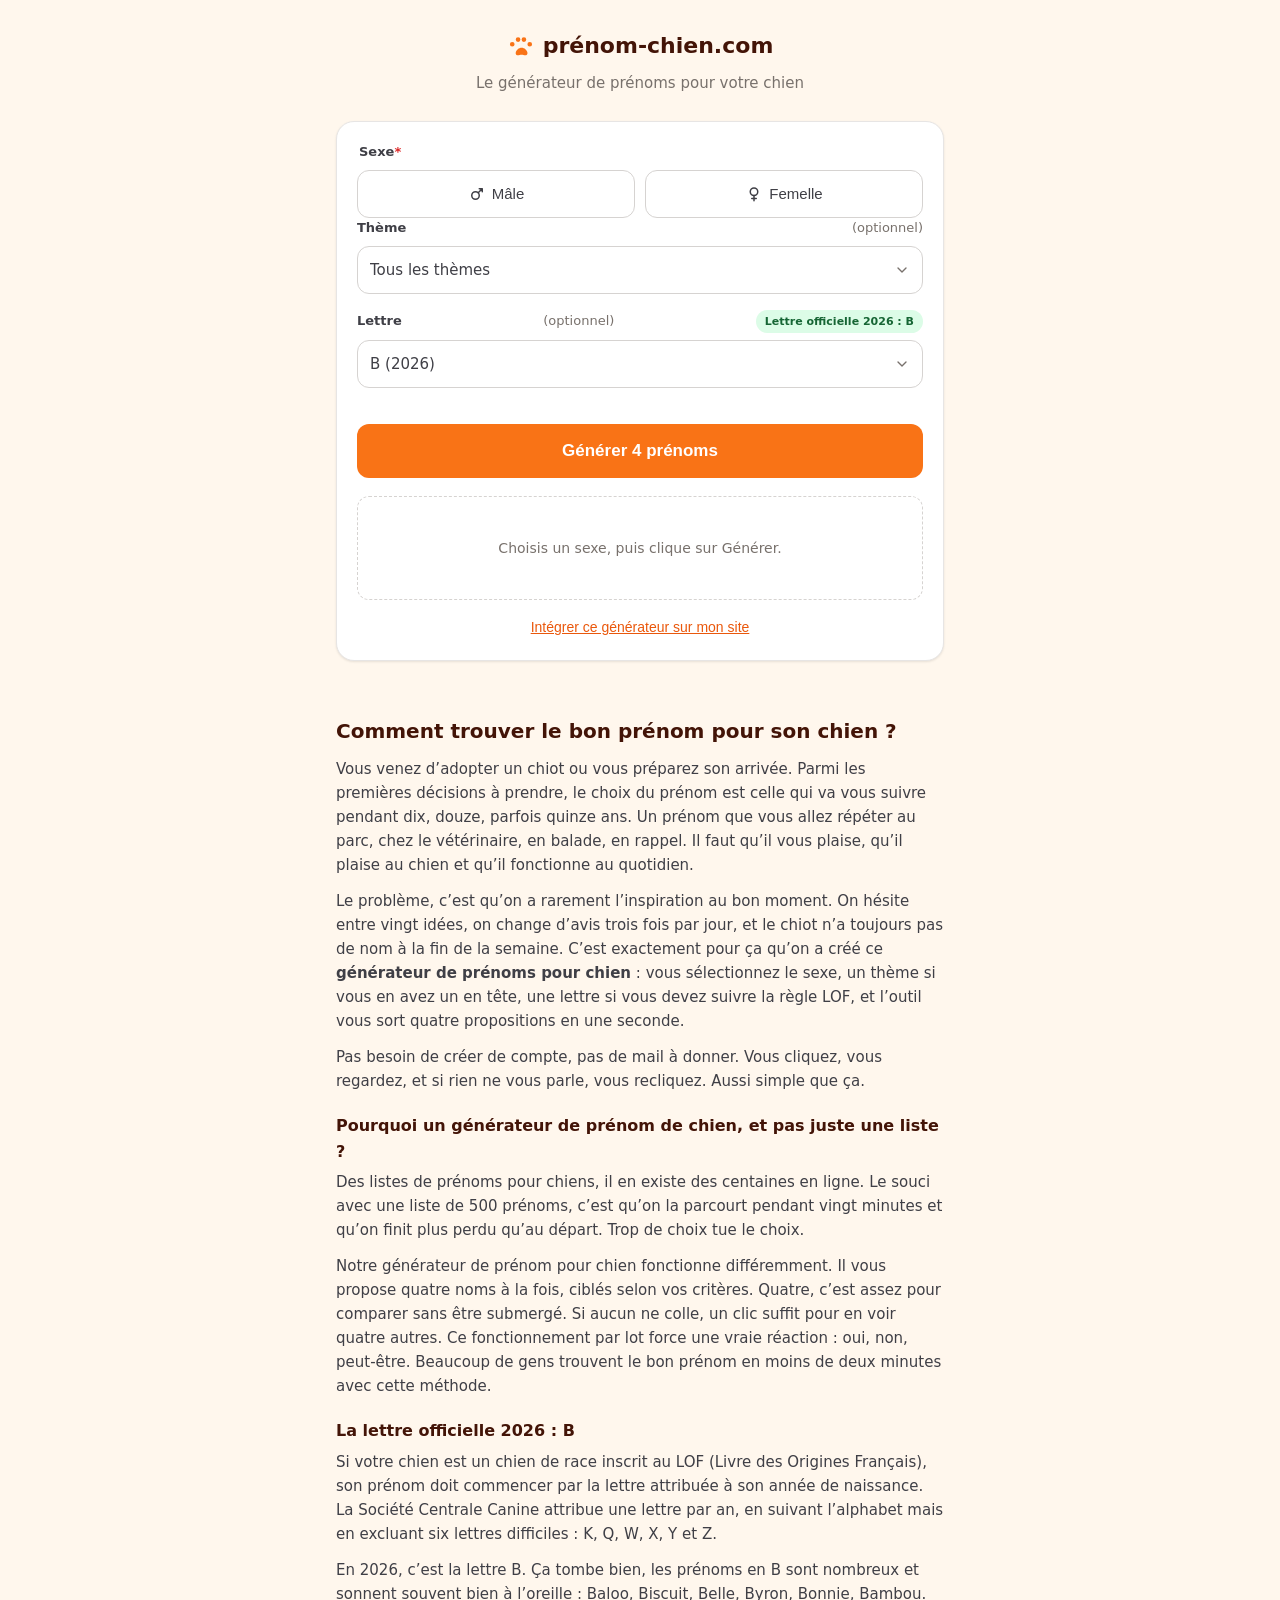
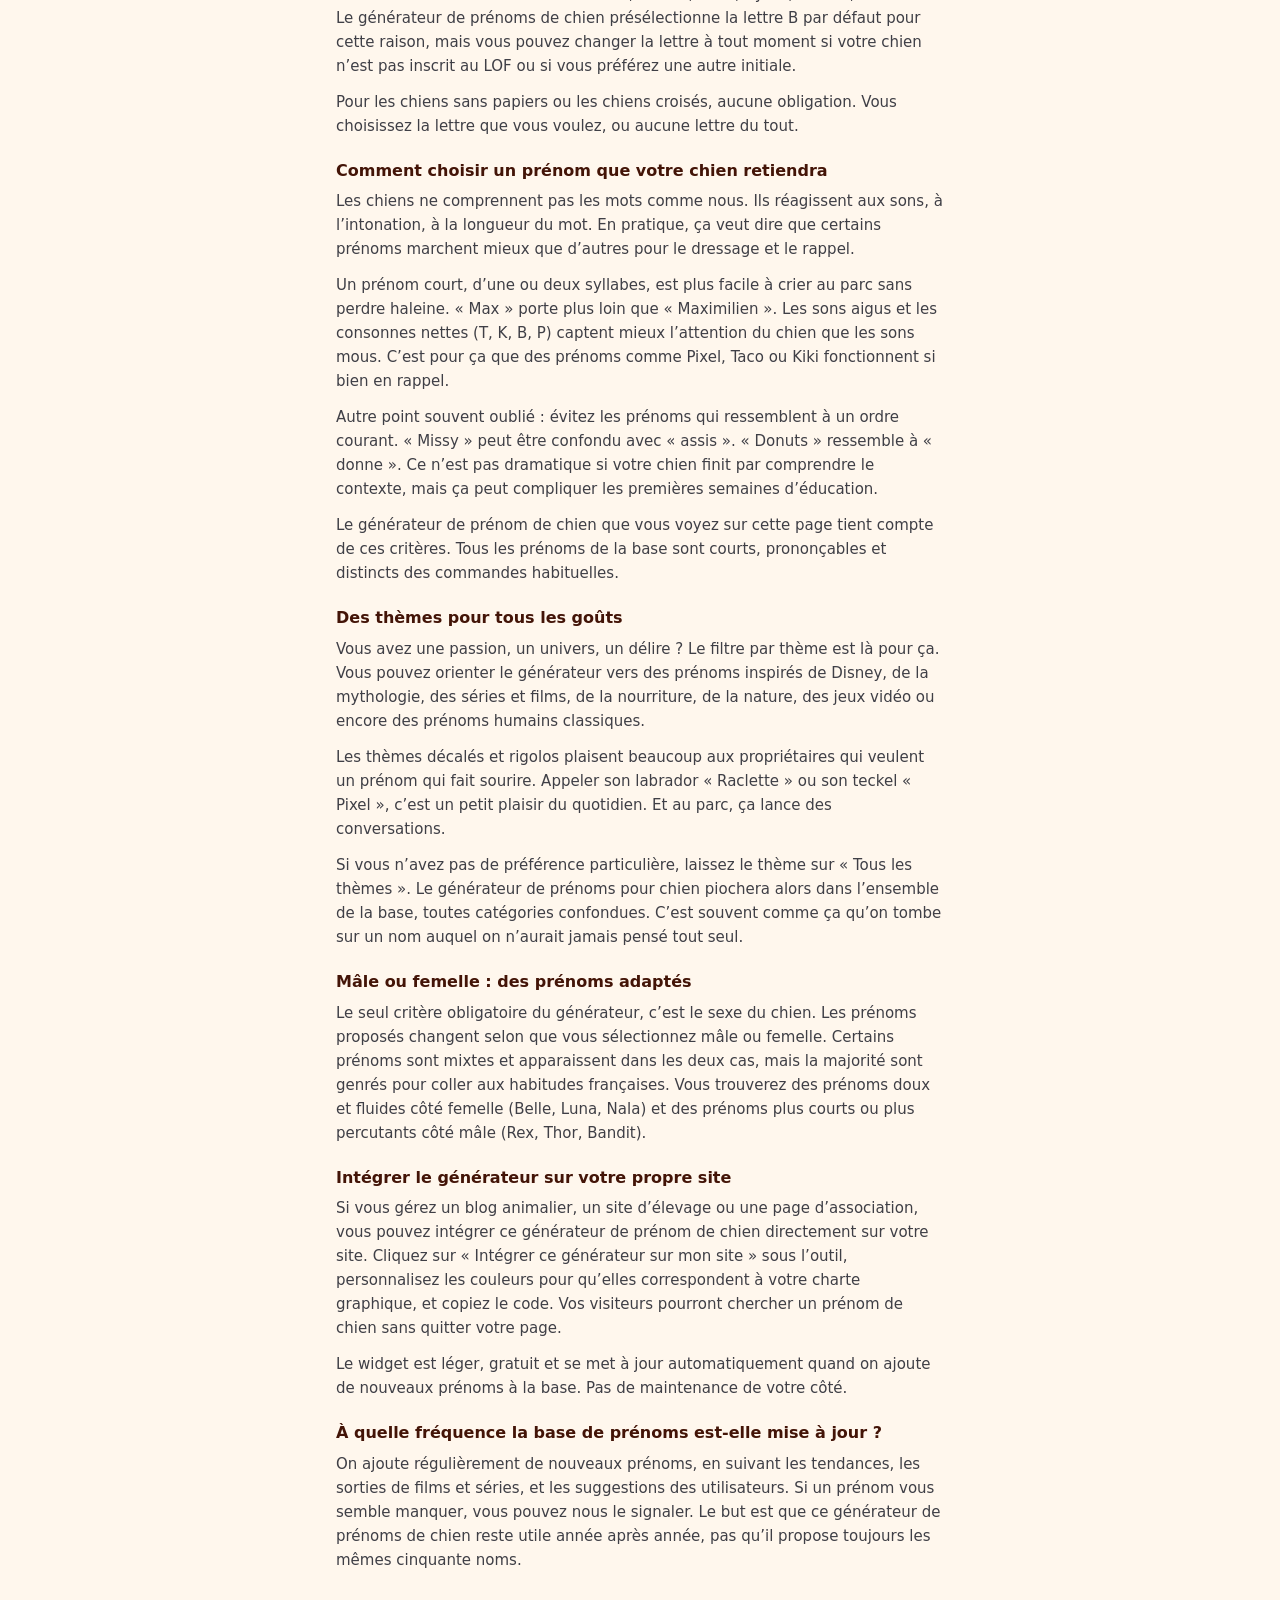
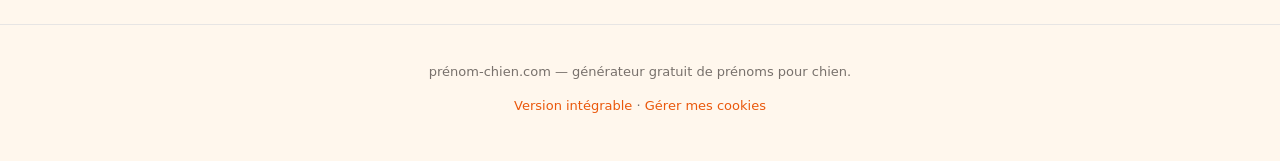
==== commit d111a1e3: "retrait encart publicitaire manuel" ====
--- a/index.html
+++ b/index.html
@@ -169,19 +169,7 @@
 
     </section>
 
-    <!-- ============================ Publicité ============================ -->
-    <aside class="ad-slot" aria-hidden="true">
-      Emplacement publicité (AdSense)
-      <!-- Bloc d'annonce AdSense — à activer après validation du compte :
-      <ins class="adsbygoogle" style="display:block"
-           data-ad-client="ca-pub-XXXXXXXXXXXXXXXX"
-           data-ad-slot="XXXXXXXXXX"
-           data-ad-format="auto" data-full-width-responsive="true"></ins>
-      <script>(adsbygoogle = window.adsbygoogle || []).push({});</script>
-      -->
-    </aside>
-
-    <!-- ====================== Contenu (SEO + AdSense) ==================== -->
+    <!-- ========================== Contenu SEO ============================ -->
     <article class="content">
       <h2>Comment trouver le bon prénom pour son chien ?</h2>
       <p>Vous venez d’adopter un chiot ou vous préparez son arrivée. Parmi les premières décisions à prendre, le choix du prénom est celle qui va vous suivre pendant dix, douze, parfois quinze ans. Un prénom que vous allez répéter au parc, chez le vétérinaire, en balade, en rappel. Il faut qu’il vous plaise, qu’il plaise au chien et qu’il fonctionne au quotidien.</p>
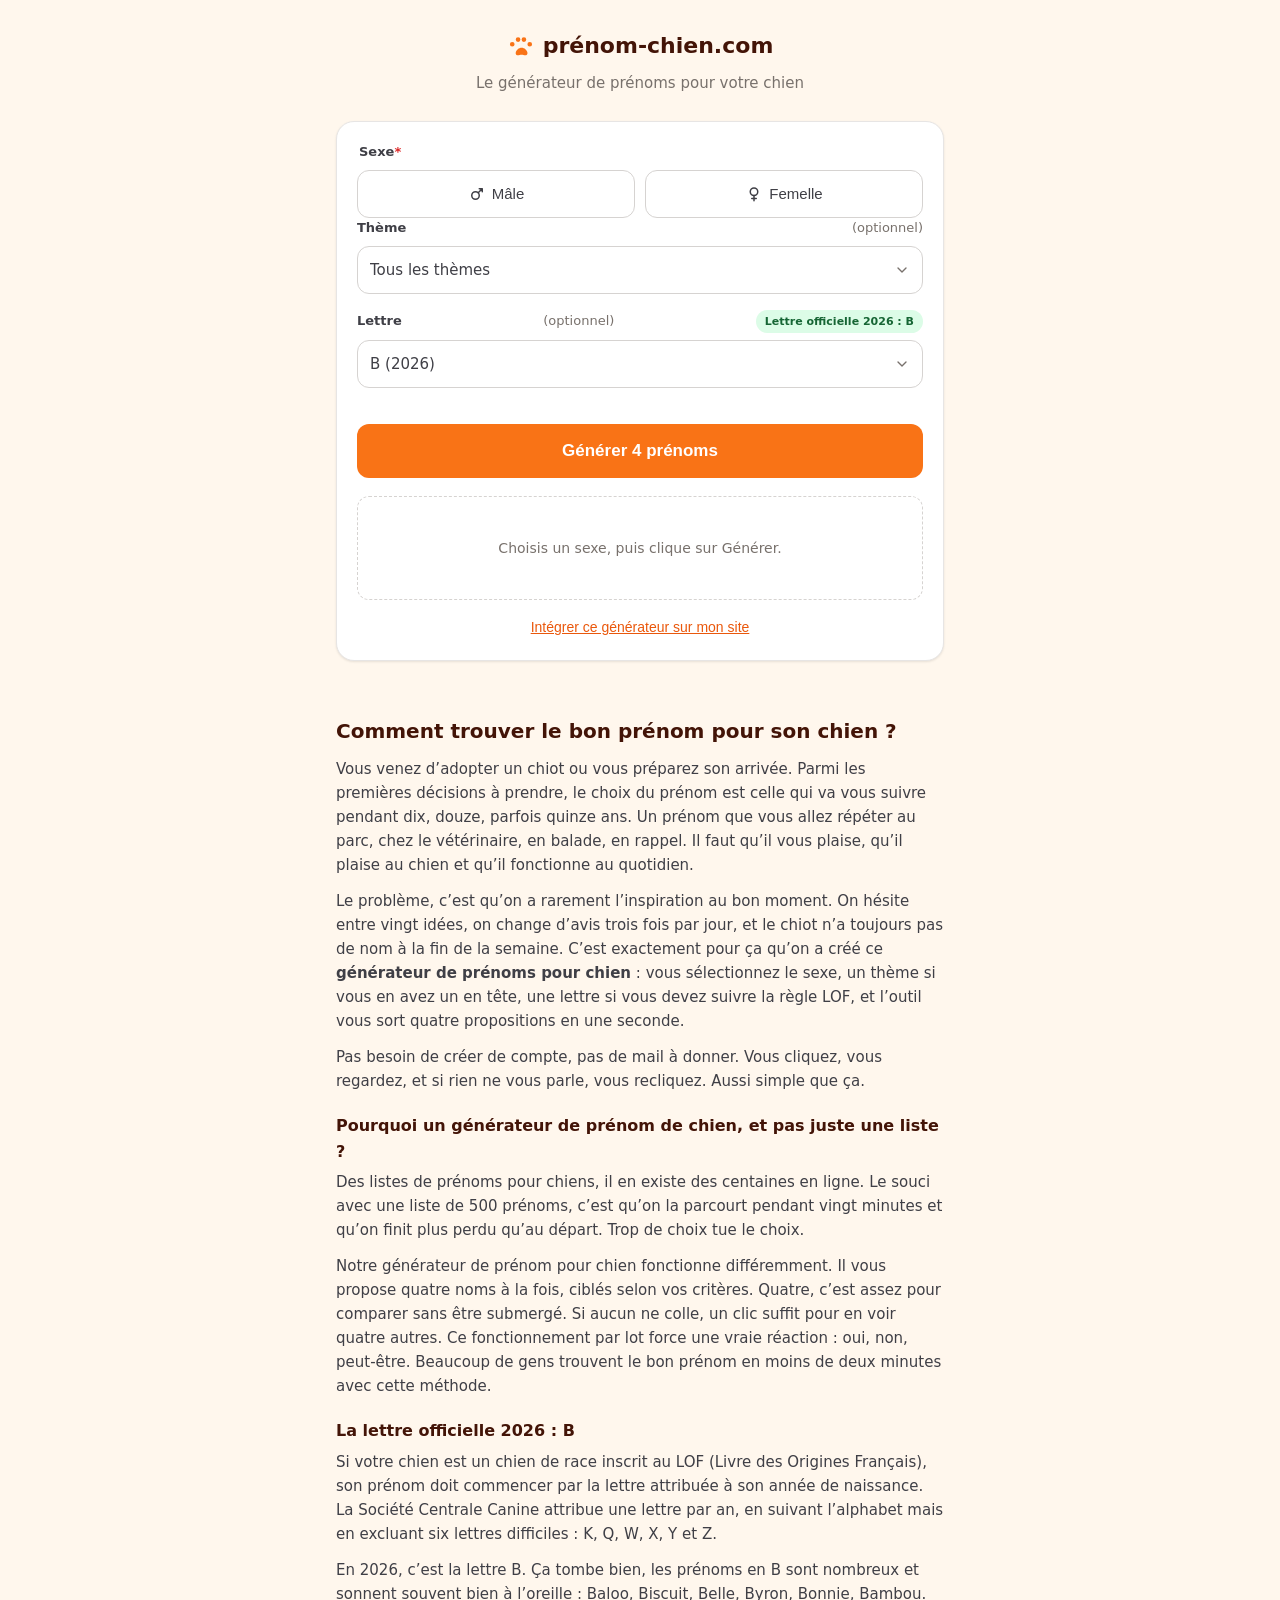
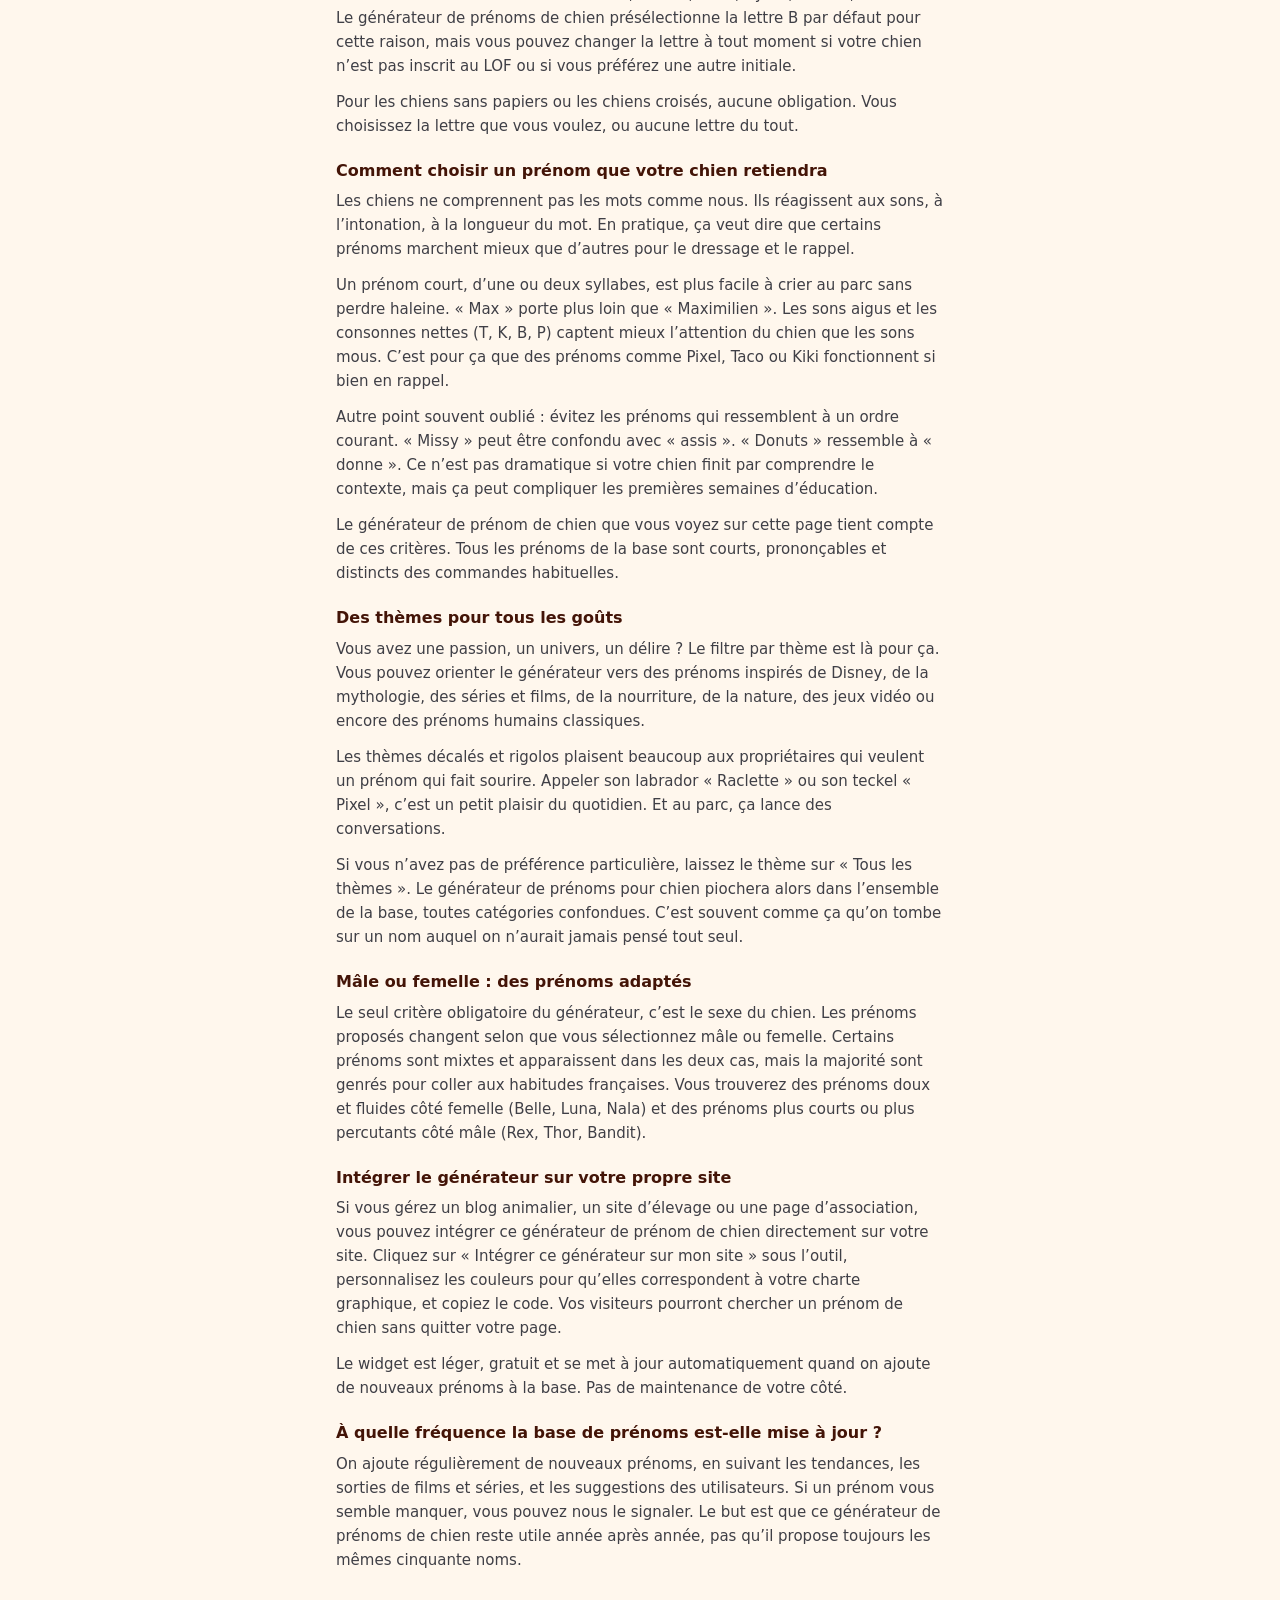
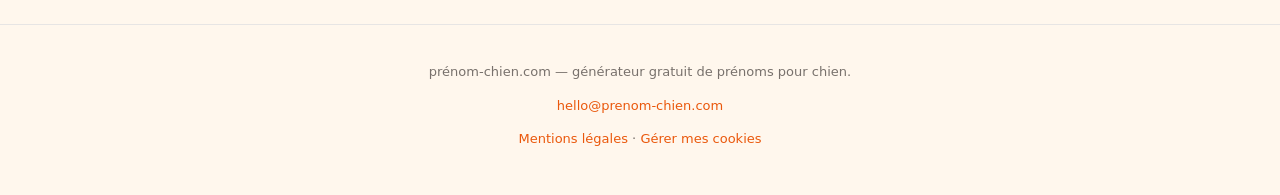
==== commit b1fb1b34: "création mentions légales" ====
--- a/index.html
+++ b/index.html
@@ -222,7 +222,8 @@
 
   <footer class="site-footer">
     <p>prénom-chien.com — générateur gratuit de prénoms pour chien.</p>
-    <p><a href="/embed.html">Version intégrable</a> · <a href="#" data-pc-consent-open>Gérer mes cookies</a></p>
+    <p><a href="mailto:hello@prenom-chien.com">hello@prenom-chien.com</a></p>
+    <p><a href="/mentions-legales.html">Mentions légales</a> · <a href="#" data-pc-consent-open>Gérer mes cookies</a></p>
   </footer>
 
   <!-- Bannière de consentement cookies -->
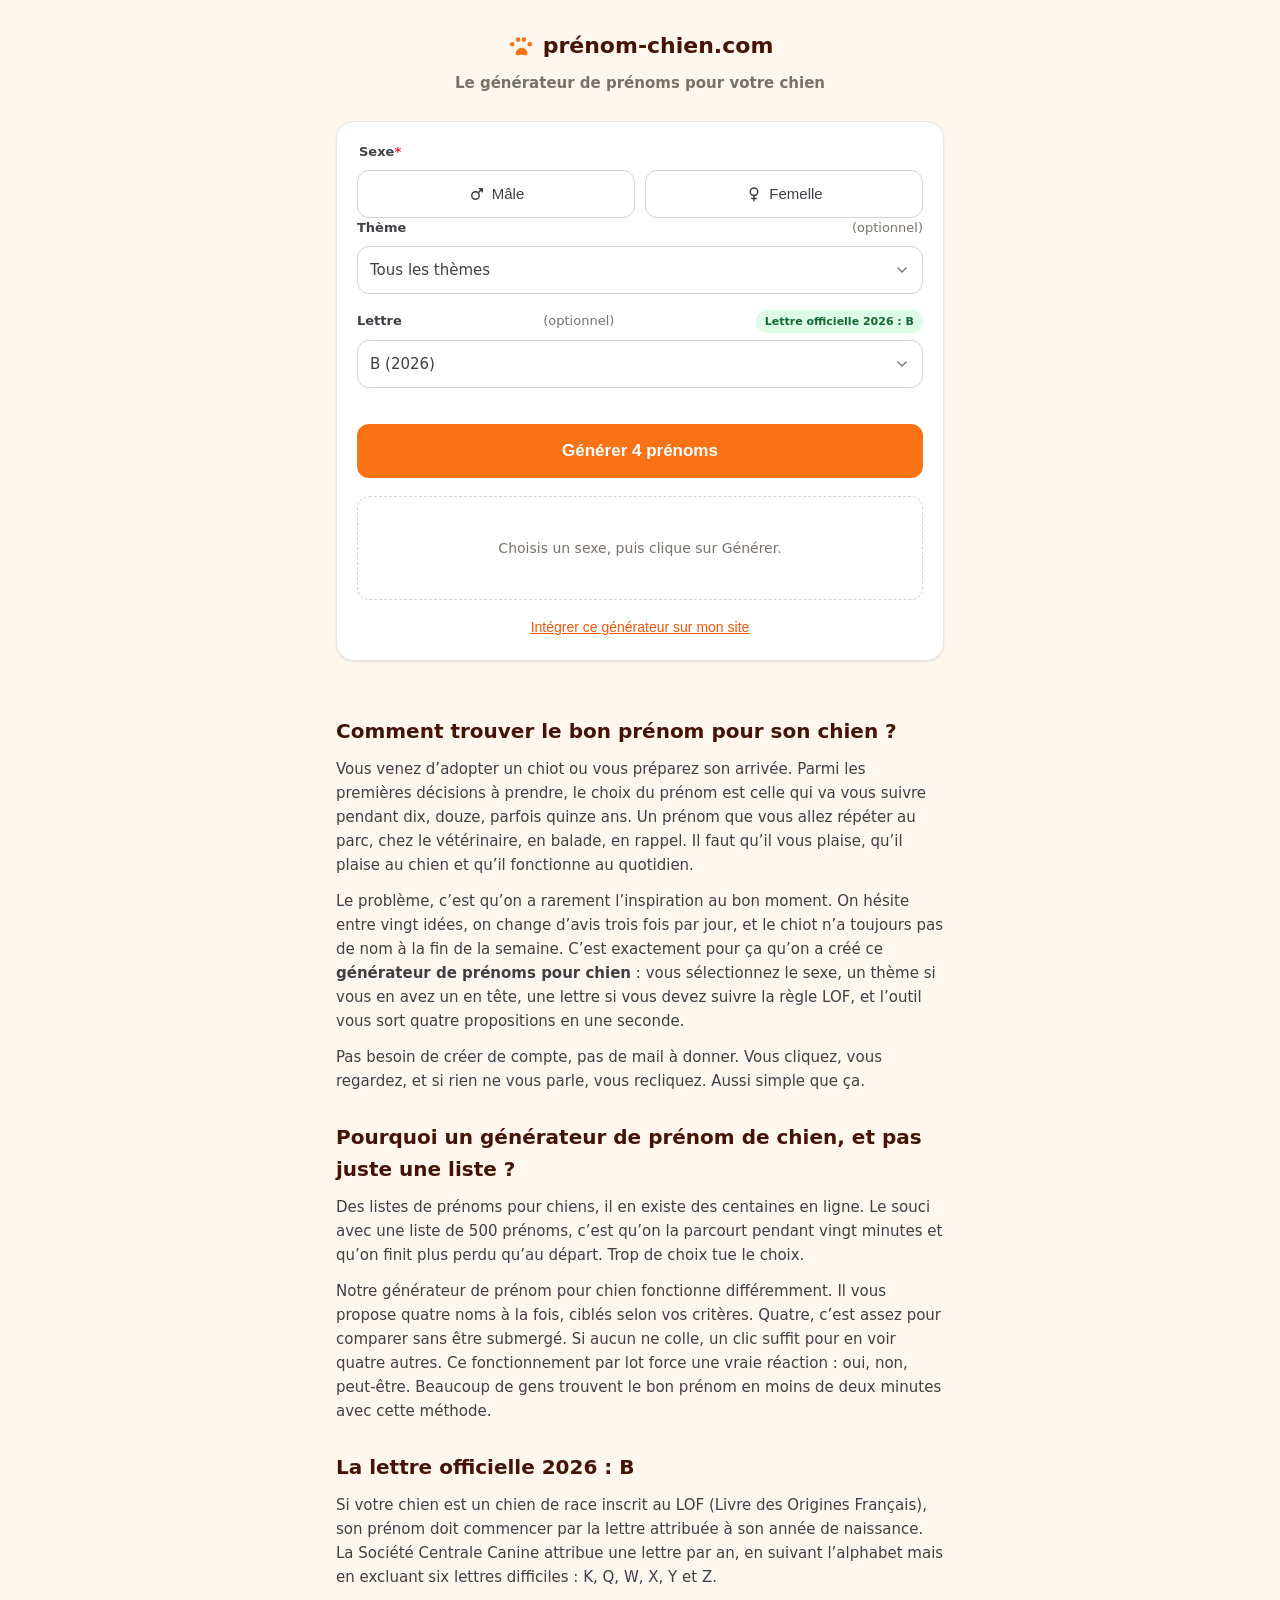
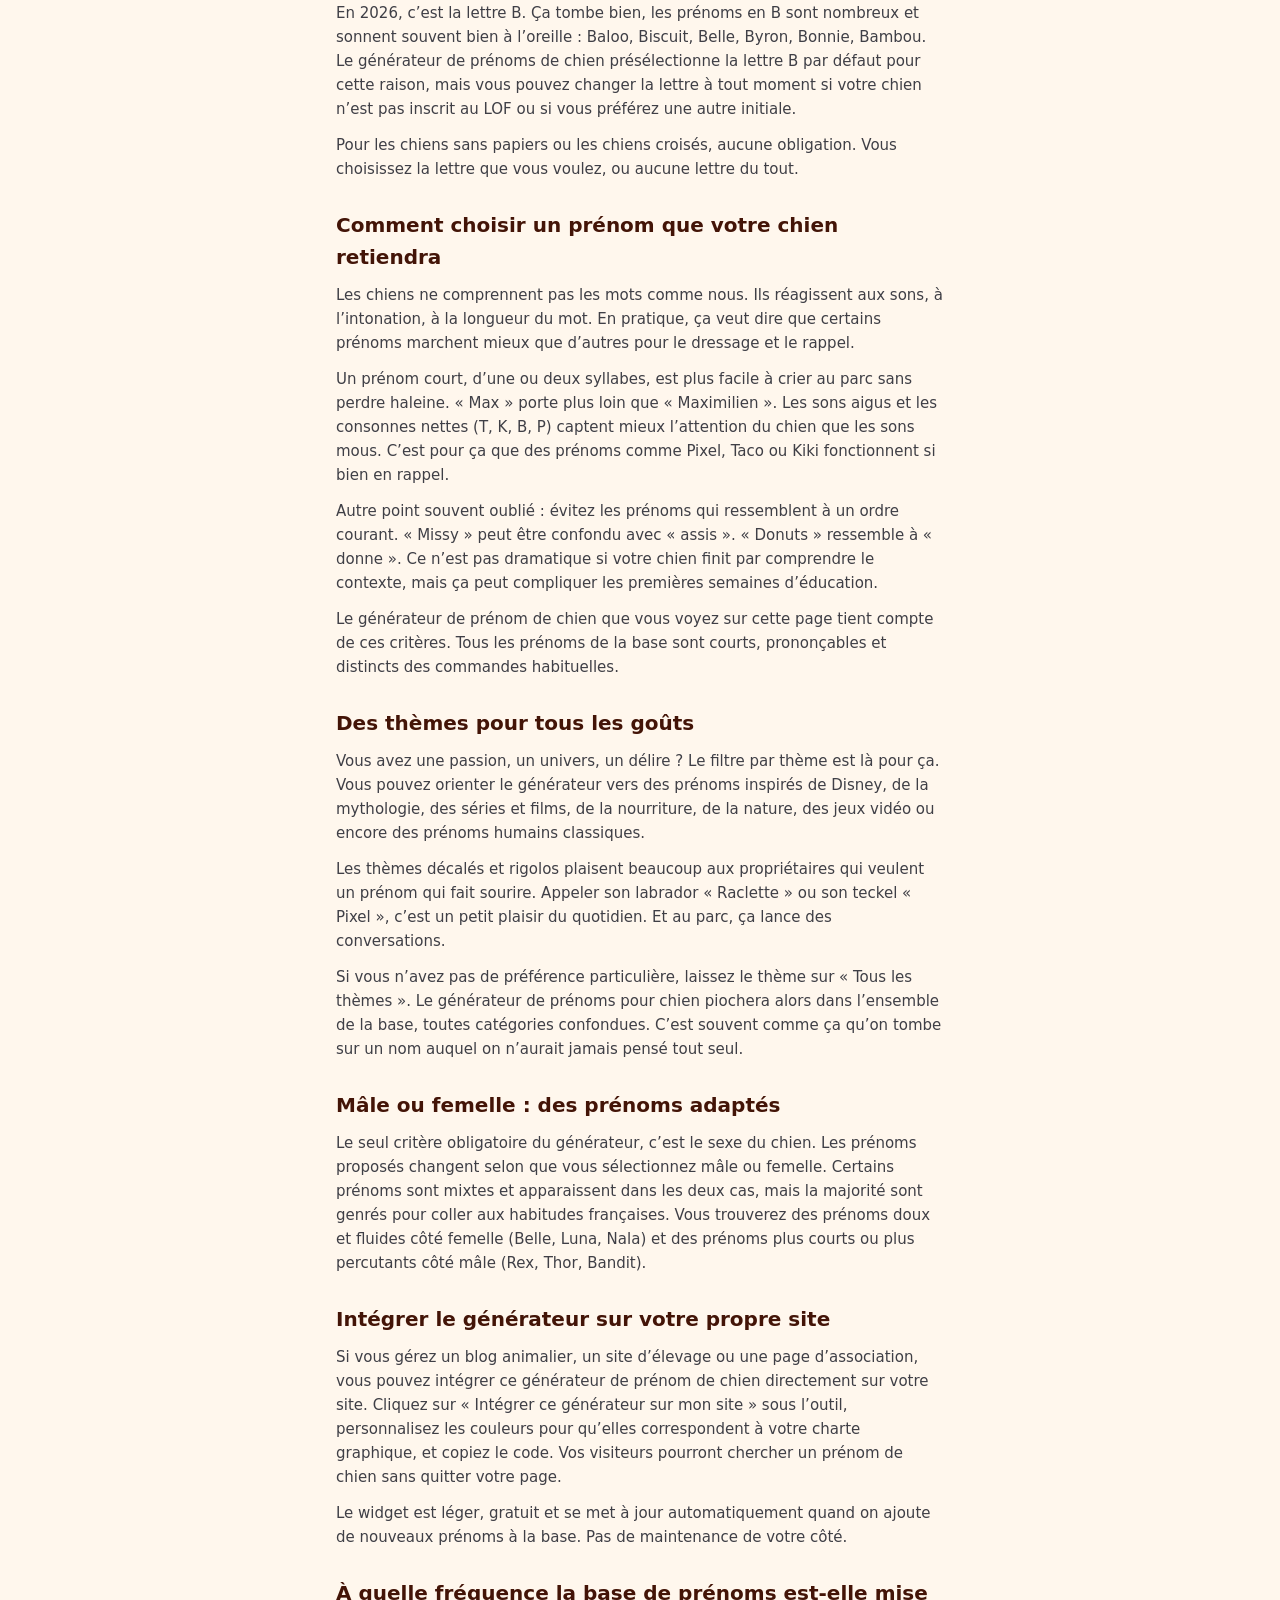
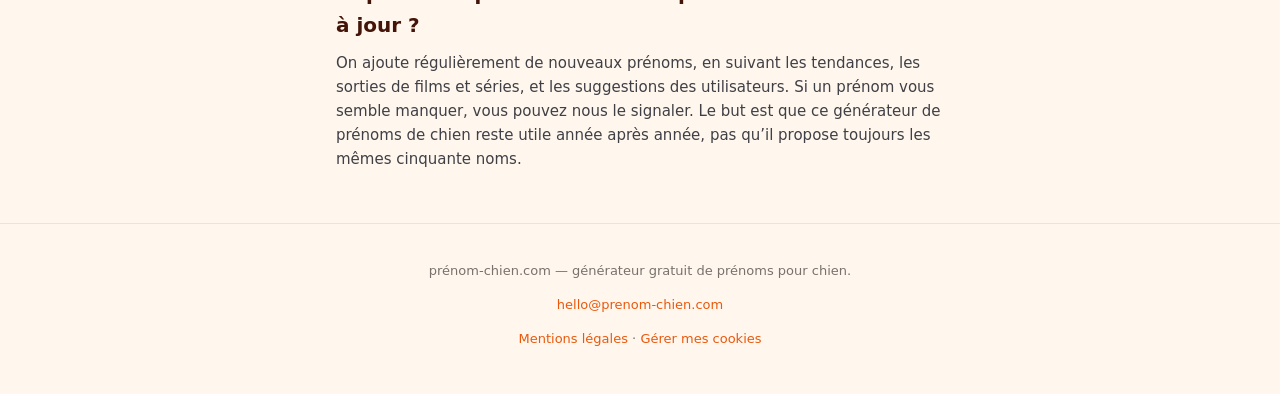
==== commit f3c78cbc: "modif balises Hn" ====
--- a/index.html
+++ b/index.html
@@ -89,7 +89,7 @@
       <svg viewBox="0 0 24 24" fill="#f97316" aria-hidden="true"><path d="M4.5 12.5a2 2 0 1 0 0-4 2 2 0 0 0 0 4Zm5-4a2 2 0 1 0 0-4 2 2 0 0 0 0 4Zm5 0a2 2 0 1 0 0-4 2 2 0 0 0 0 4Zm5 4a2 2 0 1 0 0-4 2 2 0 0 0 0 4Zm-7 1c-2.5 0-4.5 2-5 4-.4 1.6.8 2.5 2 2.5.9 0 1.8-.5 3-.5s2.1.5 3 .5c1.2 0 2.4-.9 2-2.5-.5-2-2.5-4-5-4Z"/></svg>
       prénom-chien.com
     </a>
-    <p class="tagline">Le générateur de prénoms pour votre chien</p>
+    <h1 class="tagline">Le générateur de prénoms pour votre chien</h1>
   </header>
 
   <main class="wrap">
@@ -178,19 +178,19 @@
 
       <p>Pas besoin de créer de compte, pas de mail à donner. Vous cliquez, vous regardez, et si rien ne vous parle, vous recliquez. Aussi simple que ça.</p>
 
-      <h3>Pourquoi un générateur de prénom de chien, et pas juste une liste ?</h3>
+      <h2>Pourquoi un générateur de prénom de chien, et pas juste une liste ?</h2>
       <p>Des listes de prénoms pour chiens, il en existe des centaines en ligne. Le souci avec une liste de 500 prénoms, c’est qu’on la parcourt pendant vingt minutes et qu’on finit plus perdu qu’au départ. Trop de choix tue le choix.</p>
 
       <p>Notre générateur de prénom pour chien fonctionne différemment. Il vous propose quatre noms à la fois, ciblés selon vos critères. Quatre, c’est assez pour comparer sans être submergé. Si aucun ne colle, un clic suffit pour en voir quatre autres. Ce fonctionnement par lot force une vraie réaction : oui, non, peut-être. Beaucoup de gens trouvent le bon prénom en moins de deux minutes avec cette méthode.</p>
 
-      <h3>La lettre officielle 2026 : B</h3>
+      <h2>La lettre officielle 2026 : B</h2>
       <p>Si votre chien est un chien de race inscrit au LOF (Livre des Origines Français), son prénom doit commencer par la lettre attribuée à son année de naissance. La Société Centrale Canine attribue une lettre par an, en suivant l’alphabet mais en excluant six lettres difficiles : K, Q, W, X, Y et Z.</p>
 
       <p>En 2026, c’est la lettre B. Ça tombe bien, les prénoms en B sont nombreux et sonnent souvent bien à l’oreille : Baloo, Biscuit, Belle, Byron, Bonnie, Bambou. Le générateur de prénoms de chien présélectionne la lettre B par défaut pour cette raison, mais vous pouvez changer la lettre à tout moment si votre chien n’est pas inscrit au LOF ou si vous préférez une autre initiale.</p>
 
       <p>Pour les chiens sans papiers ou les chiens croisés, aucune obligation. Vous choisissez la lettre que vous voulez, ou aucune lettre du tout.</p>
 
-      <h3>Comment choisir un prénom que votre chien retiendra</h3>
+      <h2>Comment choisir un prénom que votre chien retiendra</h2>
       <p>Les chiens ne comprennent pas les mots comme nous. Ils réagissent aux sons, à l’intonation, à la longueur du mot. En pratique, ça veut dire que certains prénoms marchent mieux que d’autres pour le dressage et le rappel.</p>
 
       <p>Un prénom court, d’une ou deux syllabes, est plus facile à crier au parc sans perdre haleine. « Max » porte plus loin que « Maximilien ». Les sons aigus et les consonnes nettes (T, K, B, P) captent mieux l’attention du chien que les sons mous. C’est pour ça que des prénoms comme Pixel, Taco ou Kiki fonctionnent si bien en rappel.</p>
@@ -199,22 +199,22 @@
 
       <p>Le générateur de prénom de chien que vous voyez sur cette page tient compte de ces critères. Tous les prénoms de la base sont courts, prononçables et distincts des commandes habituelles.</p>
 
-      <h3>Des thèmes pour tous les goûts</h3>
+      <h2>Des thèmes pour tous les goûts</h2>
       <p>Vous avez une passion, un univers, un délire ? Le filtre par thème est là pour ça. Vous pouvez orienter le générateur vers des prénoms inspirés de Disney, de la mythologie, des séries et films, de la nourriture, de la nature, des jeux vidéo ou encore des prénoms humains classiques.</p>
 
       <p>Les thèmes décalés et rigolos plaisent beaucoup aux propriétaires qui veulent un prénom qui fait sourire. Appeler son labrador « Raclette » ou son teckel « Pixel », c’est un petit plaisir du quotidien. Et au parc, ça lance des conversations.</p>
 
       <p>Si vous n’avez pas de préférence particulière, laissez le thème sur « Tous les thèmes ». Le générateur de prénoms pour chien piochera alors dans l’ensemble de la base, toutes catégories confondues. C’est souvent comme ça qu’on tombe sur un nom auquel on n’aurait jamais pensé tout seul.</p>
 
-      <h3>Mâle ou femelle : des prénoms adaptés</h3>
+      <h2>Mâle ou femelle : des prénoms adaptés</h2>
       <p>Le seul critère obligatoire du générateur, c’est le sexe du chien. Les prénoms proposés changent selon que vous sélectionnez mâle ou femelle. Certains prénoms sont mixtes et apparaissent dans les deux cas, mais la majorité sont genrés pour coller aux habitudes françaises. Vous trouverez des prénoms doux et fluides côté femelle (Belle, Luna, Nala) et des prénoms plus courts ou plus percutants côté mâle (Rex, Thor, Bandit).</p>
 
-      <h3>Intégrer le générateur sur votre propre site</h3>
+      <h2>Intégrer le générateur sur votre propre site</h2>
       <p>Si vous gérez un blog animalier, un site d’élevage ou une page d’association, vous pouvez intégrer ce générateur de prénom de chien directement sur votre site. Cliquez sur « Intégrer ce générateur sur mon site » sous l’outil, personnalisez les couleurs pour qu’elles correspondent à votre charte graphique, et copiez le code. Vos visiteurs pourront chercher un prénom de chien sans quitter votre page.</p>
 
       <p>Le widget est léger, gratuit et se met à jour automatiquement quand on ajoute de nouveaux prénoms à la base. Pas de maintenance de votre côté.</p>
 
-      <h3>À quelle fréquence la base de prénoms est-elle mise à jour ?</h3>
+      <h2>À quelle fréquence la base de prénoms est-elle mise à jour ?</h2>
       <p>On ajoute régulièrement de nouveaux prénoms, en suivant les tendances, les sorties de films et séries, et les suggestions des utilisateurs. Si un prénom vous semble manquer, vous pouvez nous le signaler. Le but est que ce générateur de prénoms de chien reste utile année après année, pas qu’il propose toujours les mêmes cinquante noms.</p>
     </article>
 
